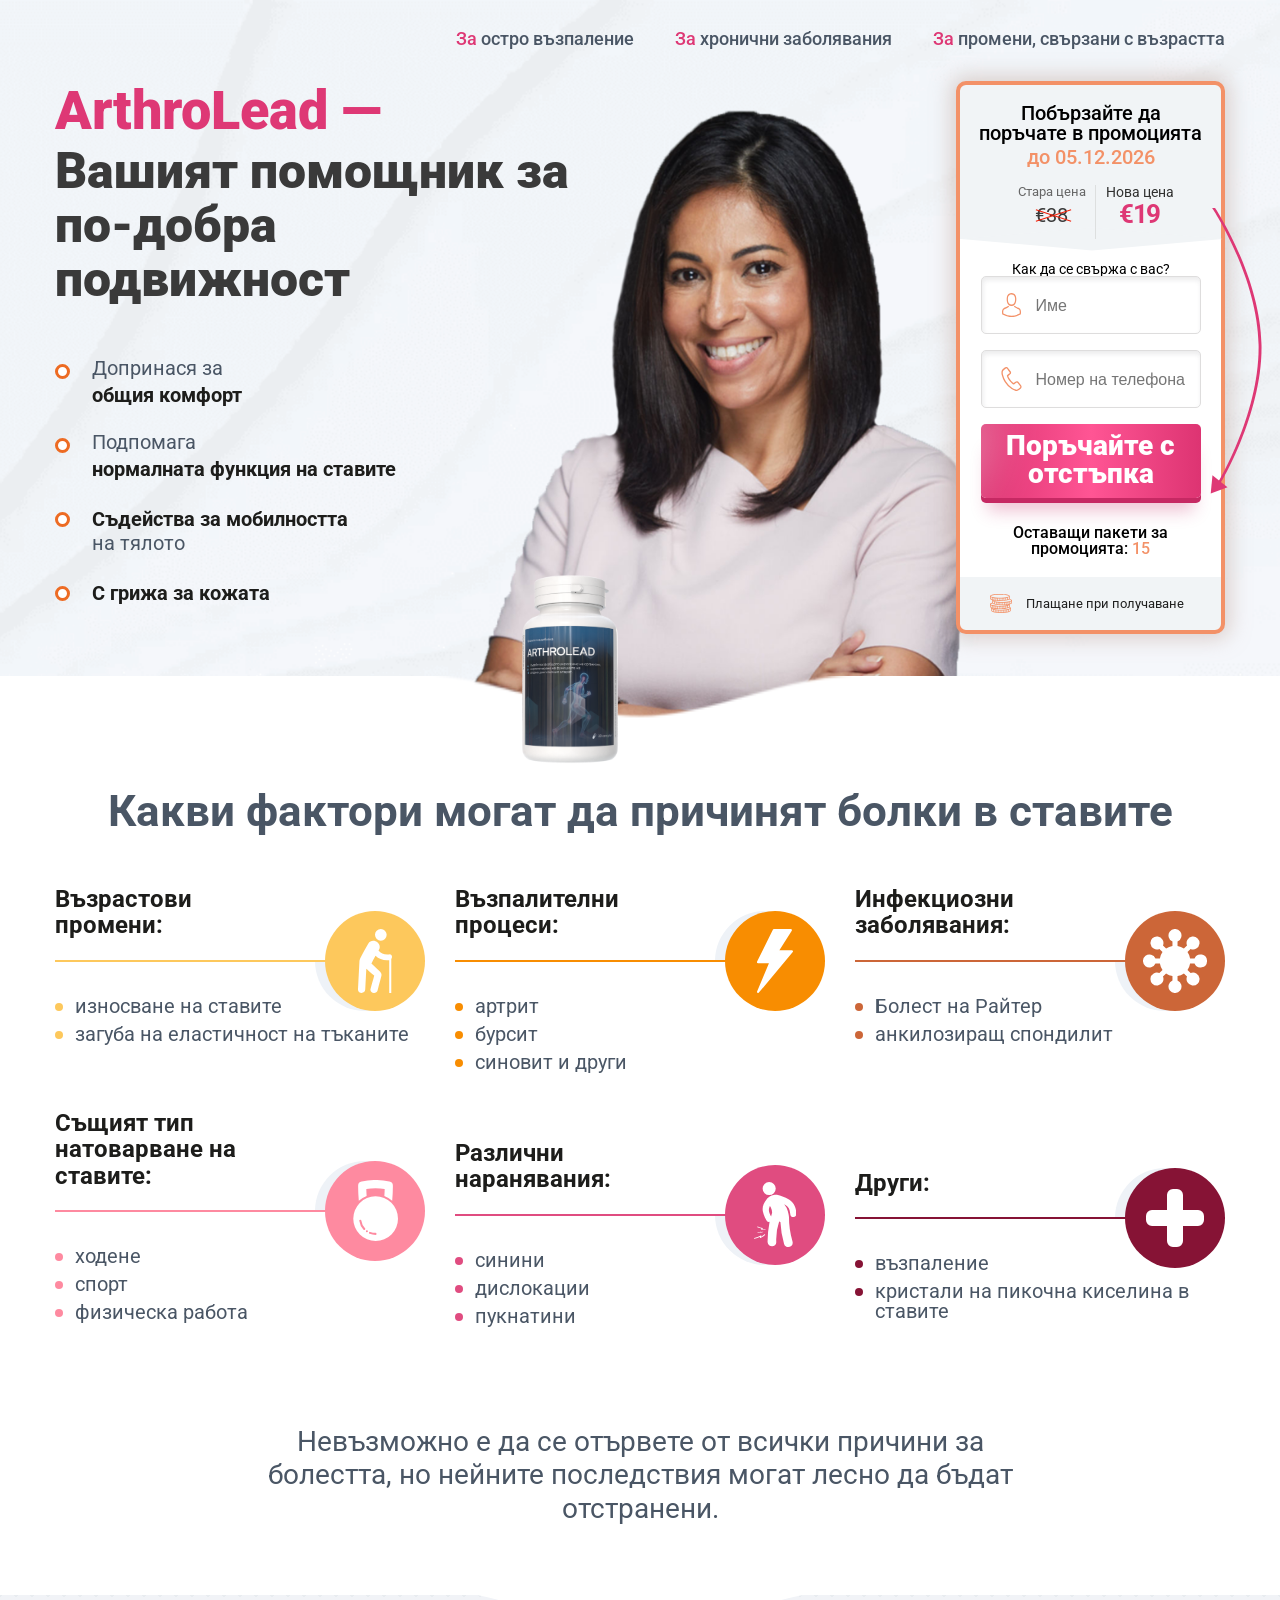
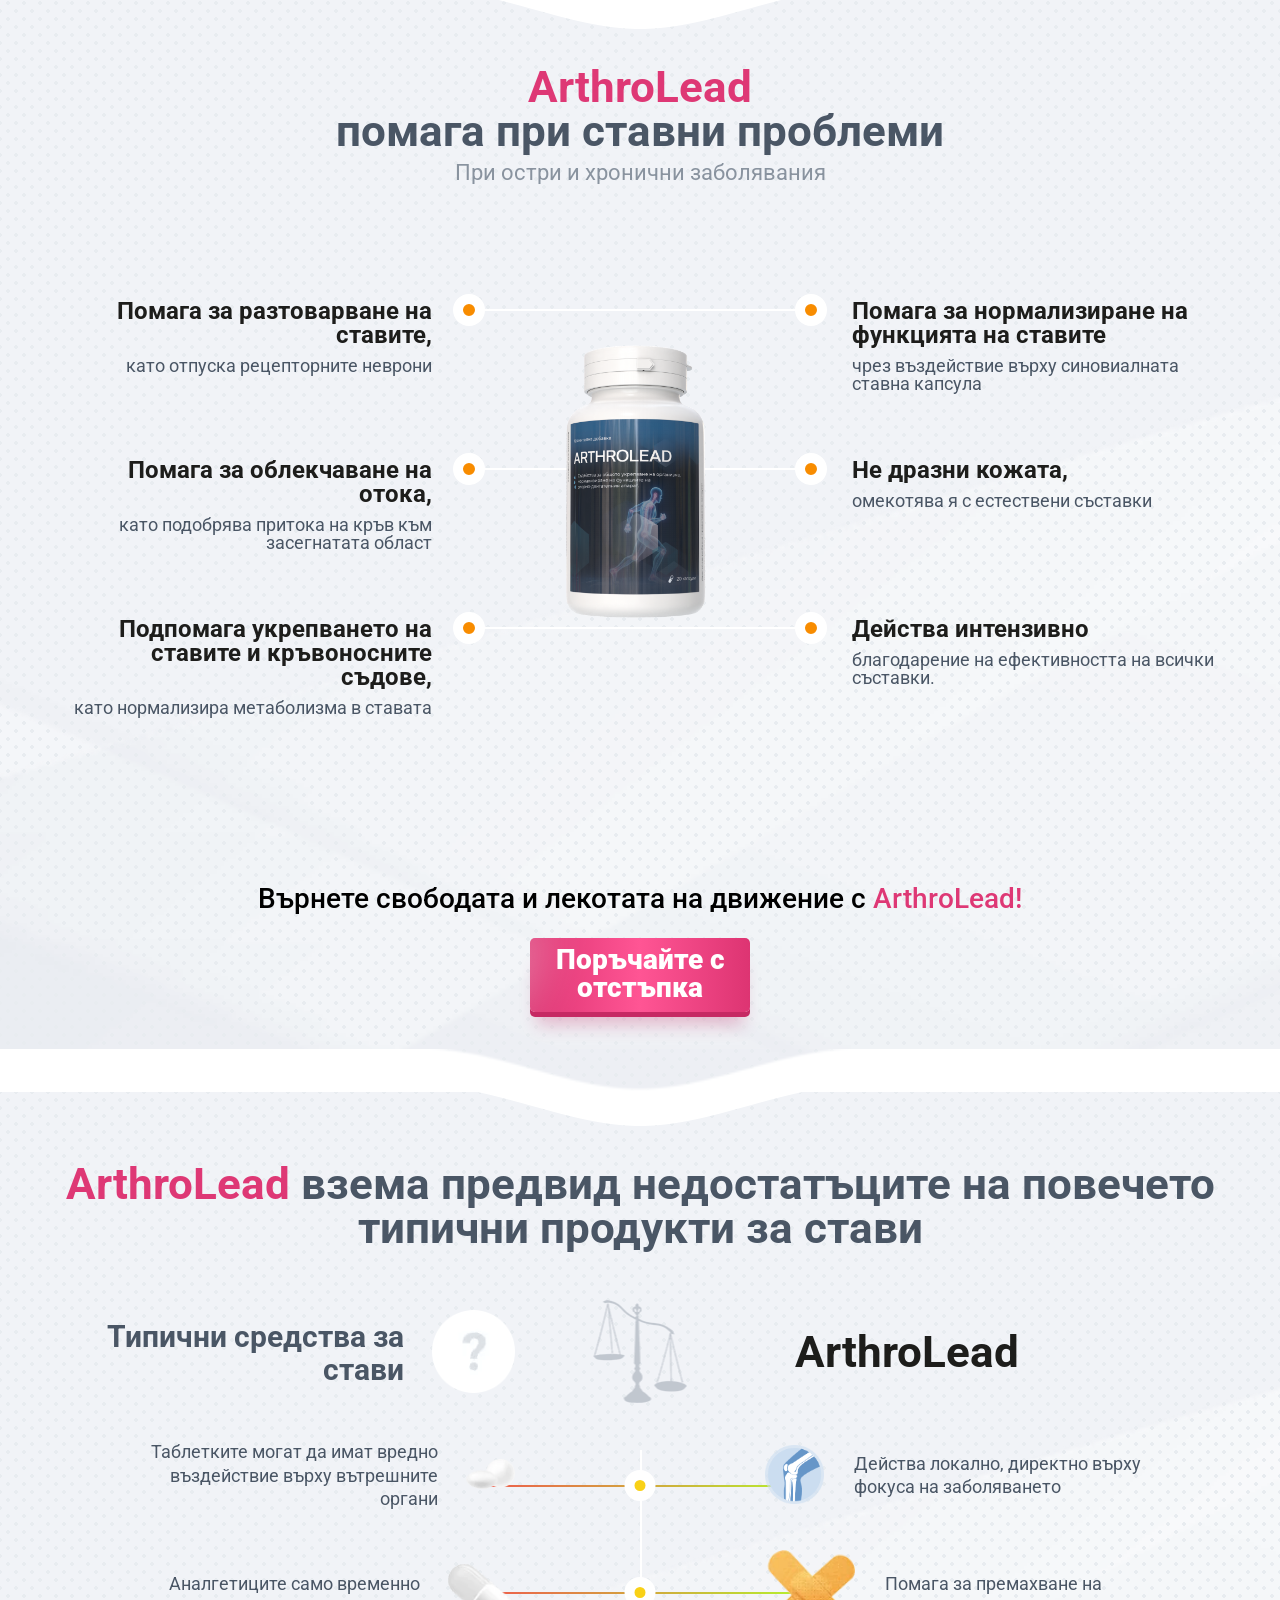
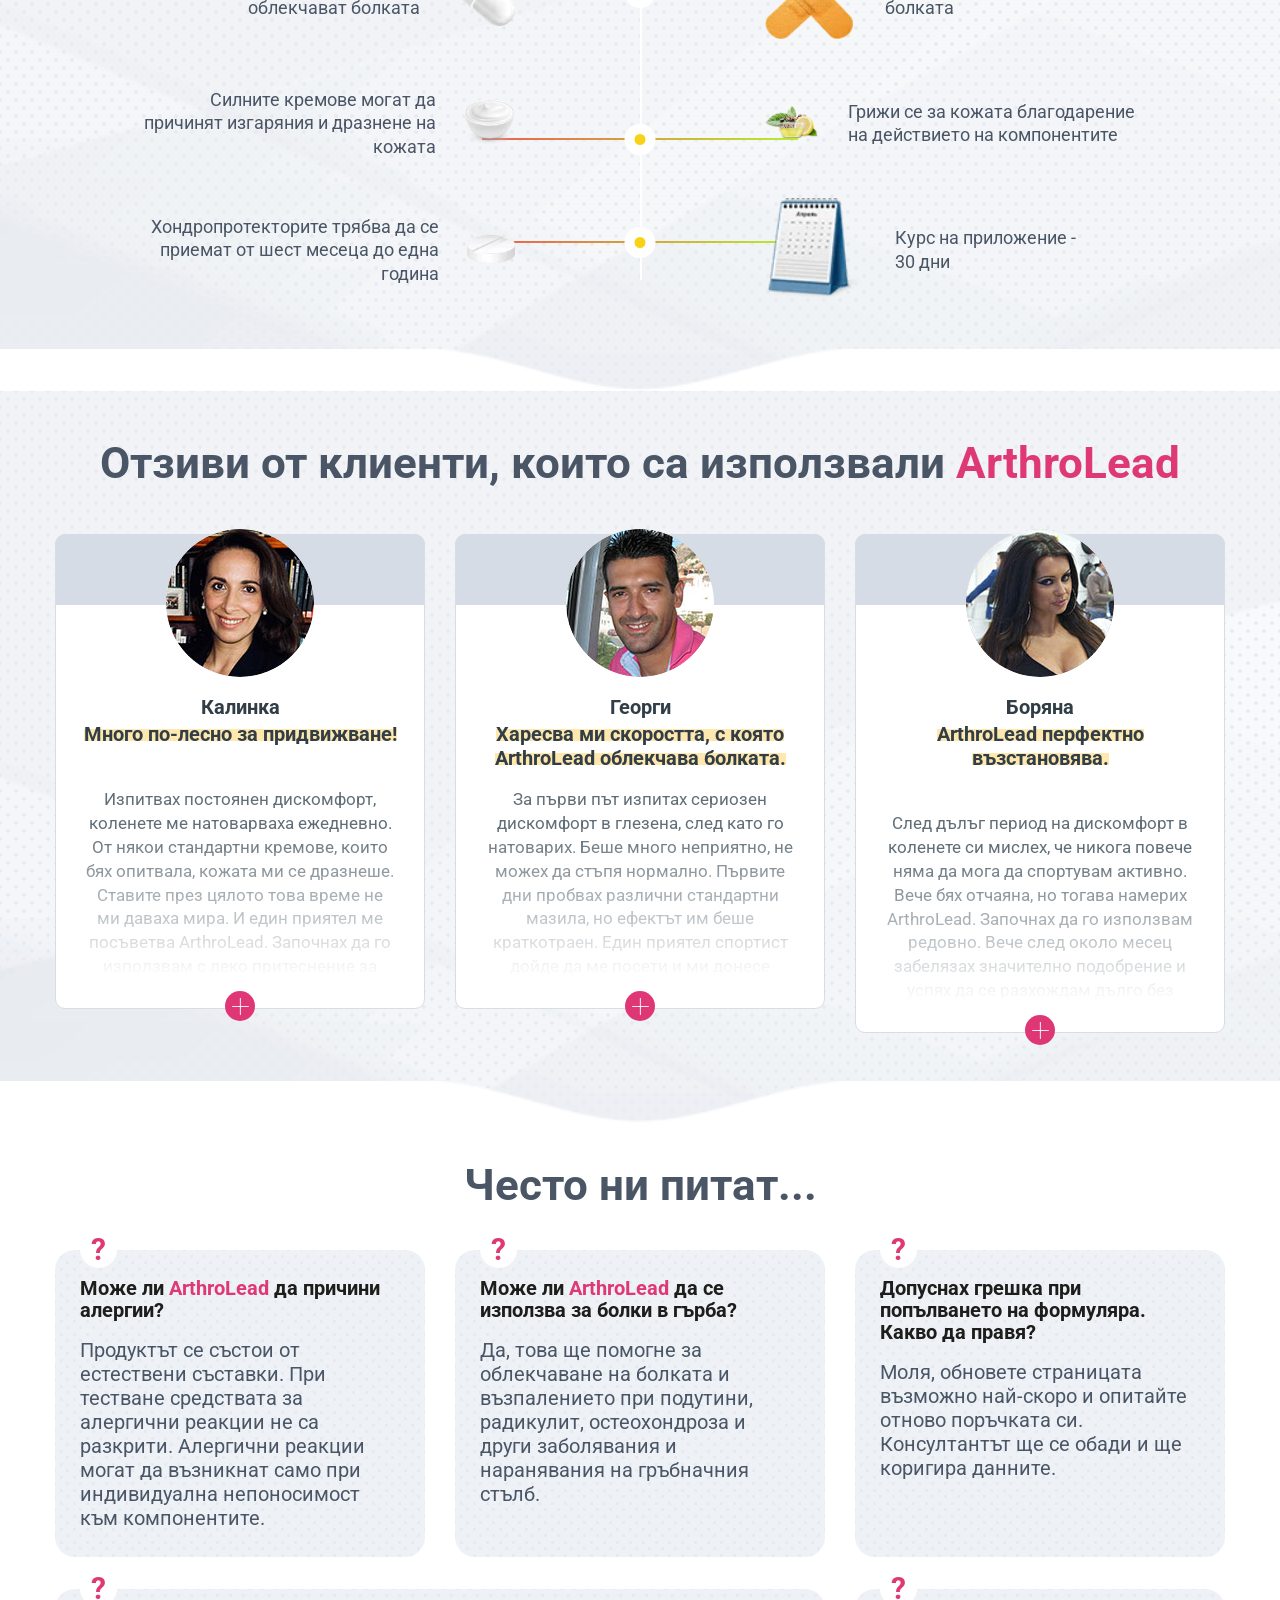
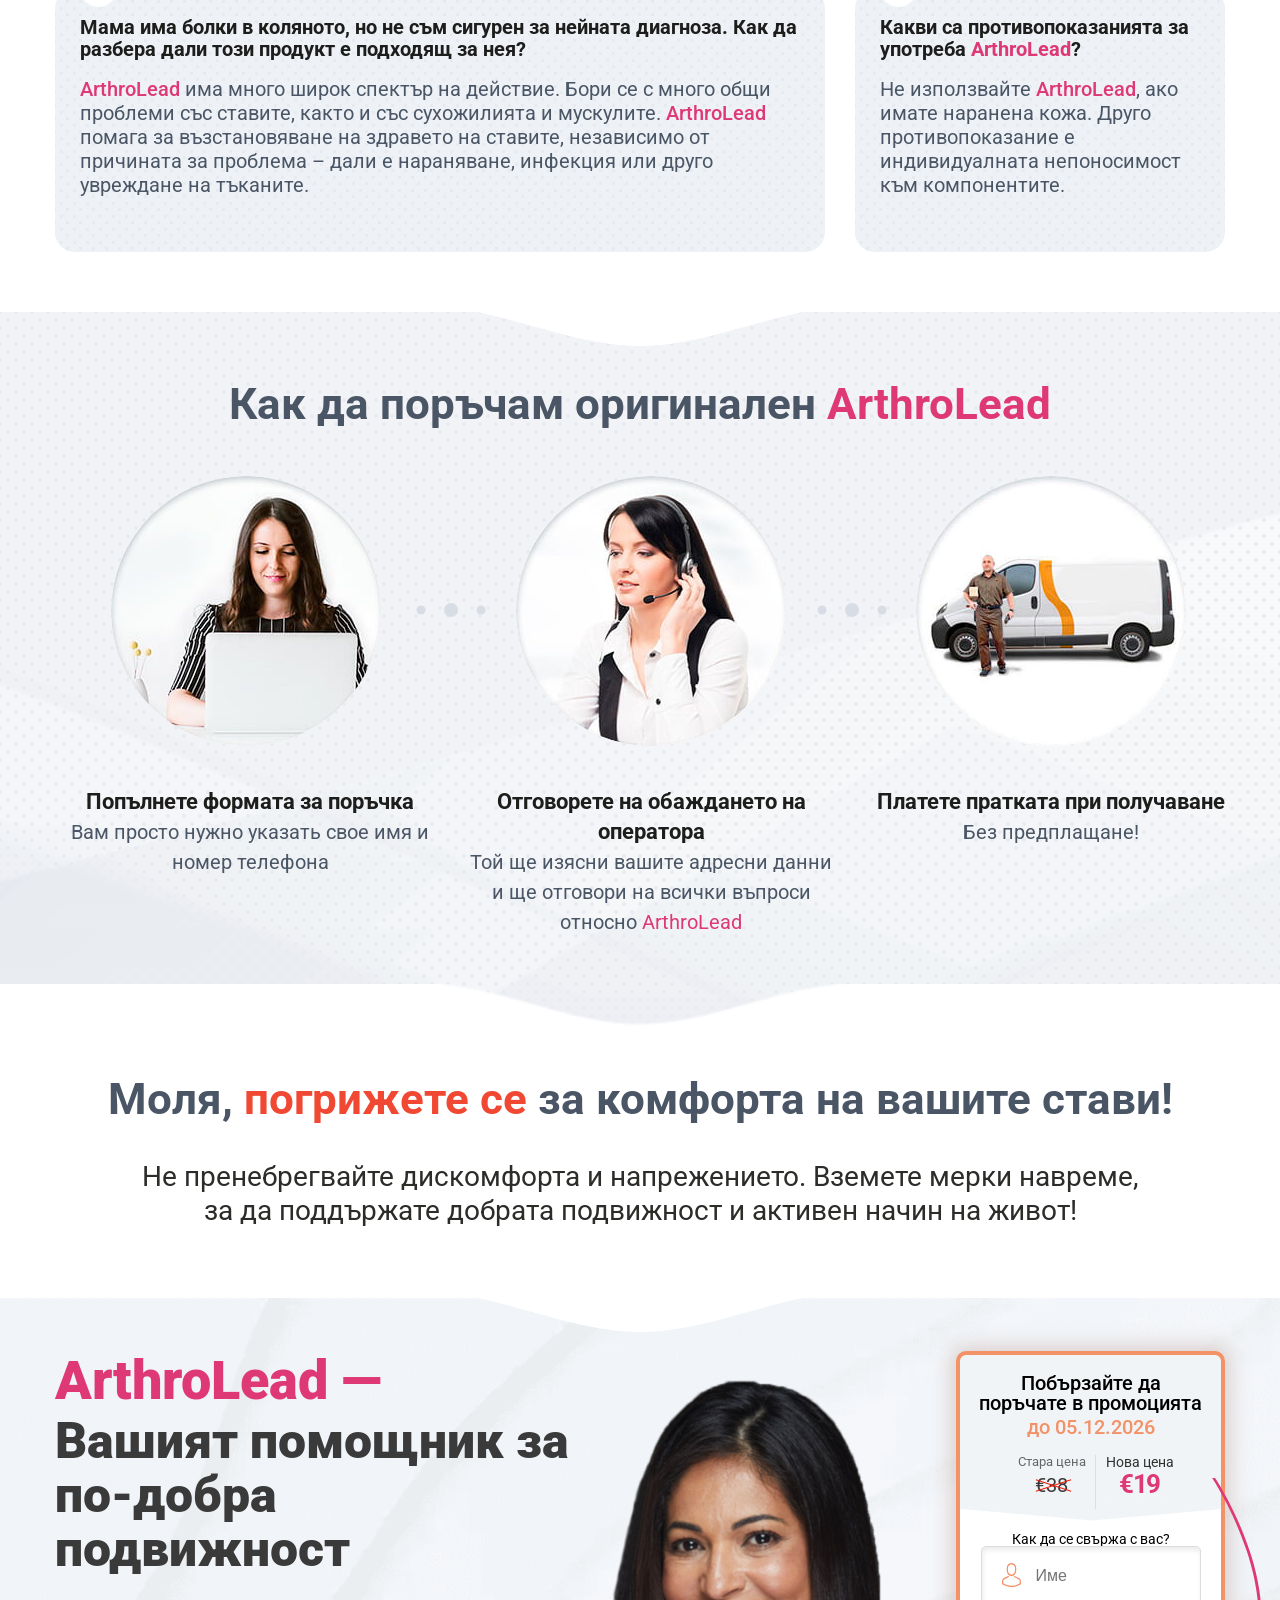
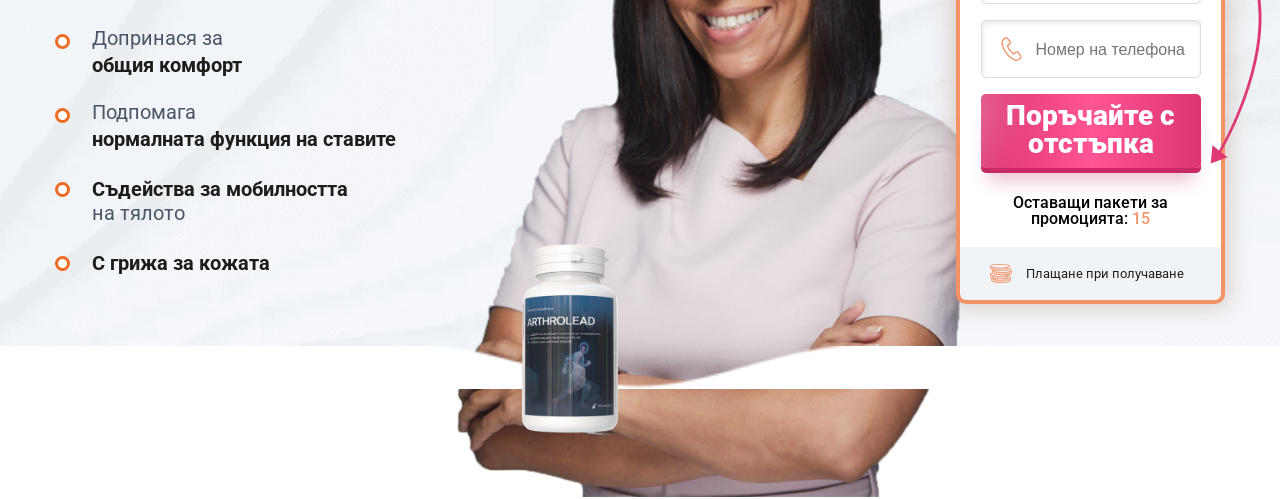
==== index.html @ d0542cd9 "Initial commit with ArthroLead localization" ====
<!DOCTYPE html>
<html lang="bg" dir="ltr">
	<head>
		<meta charset="UTF-8">
		<meta name="viewport" content="width=device-width,initial-scale=1">
		<meta http-equiv="X-UA-Compatible" content="ie=edge">
		<title>ArthroLead</title>
		<link rel="icon" href="img/favicon.png">
		<link href="https://fonts.googleapis.com/css2?family=Roboto:wght@400;700&display=swap" rel="stylesheet">
		<link rel="stylesheet" href="css/style.css">
		<style>.blockRedLine3103 {
			display: none !important;
		}</style>
	<script type="text/javascript" src="script_land.js" defer></script></head>
	<body class="body-banner ev-date">
		<header class="header">
			<div class="container">
				<div class="header__top">
					<div class="header__logo"></div>
					<nav class="nav">
						<ul class="nav__list">
							<li class="nav__item"><span class="nav__link"><span class="main-color">За</span> остро възпаление</span></li>
							<li class="nav__item"><span class="nav__link"><span class="main-color">За</span> хронични заболявания</span></li>
							<li class="nav__item"><span class="nav__link"><span class="main-color">За</span> промени, свързани с възрастта</span>
							</li>
						</ul>
					</nav>
				</div>
				<div class="header__content">
					<div class="header__about">
						<h1 class="header__title"><span class="main-color">ArthroLead —</span> Вашият помощник за по-добра подвижност
						</h1>
						<ul class="header__features">
							<li class="header__features-item">Допринася за <b>общия комфорт</b></li>
							<li class="header__features-item">Подпомага <b>нормалната функция на ставите</b></li>
							<li class="header__features-item"><b>Съдейства за мобилността</b> на тялото</li>
							<li class="header__features-item"><b>С грижа за кожата</b></li>
						</ul>
					</div>
					<div class="header__prod"><img src="img/prod-main.png" alt=""></div>
					<div class="form">
						<div class="form__head">
							<h3 class="form__title">Побързайте да поръчате в промоцията <span class="form__date nowrap">до <span class="date-0"></span></span>
							</h3>
							<div class="price">
								<div class="price__old">
									<p class="price__caption">Стара цена</p>
									<div class="price__value"><span class="price__num x_price_previous al-cost-promo">&euro;</span></div>
								</div>
								<div class="price__new">
									<p class="price__caption">Нова цена</p>
									<div class="price__value"><span class="price__num x_price_current al-cost">&euro;</span></div>
								</div>
							</div>
						</div>
						<div class="form__body">
							<form action="/land/order" method="POST" class="x_order_form al-form">
								<p class="form__text">Как да се свържа с вас?</p>
								<select name="country" class="al-country" style="display: none;"></select>
								<label class="form__label form__label--name">
									<input type="text" name="name" placeholder="Име" required="" autocomplete="name">
								</label>
								<label class="form__label form__label--tel">
									<input type="tel" name="phone" placeholder="Номер на телефона" required="" autocomplete="tel">
								</label>
								<button class="btn" type="submit">Поръчайте с отстъпка</button>
								<p class="form__lastpack">Оставащи пакети за промоцията: <span class="lastpack js-countdown">15</span></p>
							</form>
						</div>
						<p class="form__footer">Плащане при получаване</p>
					</div>
				</div>
				<div class="header__woman"><img src="img/girl-header.png" alt=""></div>
			</div>
		</header>
		<section class="factors block">
			<div class="container">
				<h2 class="title title-factors">Какви фактори могат да причинят болки в ставите</h2>
				<div class="factors__wrap">
					<div class="factors__item factors__item-age">
						<p class="factors__name">Възрастови промени:</p>
						<div class="factors__line">
							<div class="factors__circle">
								<svg width="34" height="64" viewBox="0 0 34 64">
									<path class="factors-path" d="M1022.78,1110a5.835,5.835,0,1,0,5.89,5.84A5.855,5.855,0,0,0,1022.78,1110Zm-21.3,31.68a12.84,12.84,0,0,1,1.18-3.18q3.6-6.93,7.55-13.68c4.01-6.8,14.67-.62,10.64,6.2-0.12.19-.23,0.4-0.35,0.6,2.45,3.09,6.13,4.24,10.72,3.77,2.81-.3,3.48,2.91,2.06,4.68V1174h-2.06v-32.84c-5.57.58-10.26-1.01-13.7-4.32q-2.1,3.78-4.09,7.62l8.71,8.26a4.34,4.34,0,0,1,1.22,4.23c-1.07,4.09-3.14,12.06-3.71,14.27-1.14,4.47-8.28,3.2-7.13-1.3,1.07-4.2,2.6-9.04,3.67-13.24,0.02-.05.03-0.1,0.05-0.14-0.05.14-7.92-6.85-7.92-6.85-0.37,7-.73,14.43-1.09,20.92-0.26,4.62-7.506,4.26-7.244-.38C1000.48,1161.31,1000.98,1150.59,1001.48,1141.68Z" transform="translate(-1000 -1110)"></path>
								</svg>
							</div>
						</div>
						<ul class="factors__list">
							<li class="factors__point">износване на ставите</li>
							<li class="factors__point">загуба на еластичност на тъканите</li>
						</ul>
					</div>
					<div class="factors__item factors__item-process">
						<p class="factors__name">Възпалителни процеси:</p>
						<div class="factors__line">
							<div class="factors__circle">
								<svg width="36" height="64" viewBox="0 0 36 64">
									<path class="factors-path" d="M1435.9,1134.95a1.064,1.064,0,0,0-.96-0.62h-12.55l12.38-19.69a1.09,1.09,0,0,0,.04-1.09,1.06,1.06,0,0,0-.93-0.55h-16.94a1.067,1.067,0,0,0-.95.59l-15.88,32a1.065,1.065,0,0,0,.95,1.54h10.88l-11.86,28.39a1.076,1.076,0,0,0,.42,1.32,1.056,1.056,0,0,0,1.37-.22l33.88-40.53A1.1,1.1,0,0,0,1435.9,1134.95Z" transform="translate(-1400 -1113)"></path>
								</svg>
							</div>
						</div>
						<ul class="factors__list">
							<li class="factors__point">артрит</li>
							<li class="factors__point">бурсит</li>
							<li class="factors__point">синовит и други</li>
						</ul>
					</div>
					<div class="factors__item factors__item-infection">
						<p class="factors__name">Инфекциозни заболявания:</p>
						<div class="factors__line">
							<div class="factors__circle">
								<svg width="64" height="64" viewBox="0 0 64 64">
									<path class="factors-path" d="M1848.01,1145a6.5,6.5,0,0,1-12.48,2.53h-4.41a15.336,15.336,0,0,1-2.64,6.37l3.12,3.12a6.491,6.491,0,1,1-3.58,3.58l-3.12-3.12a15.19,15.19,0,0,1-6.37,2.63v4.42a6.5,6.5,0,1,1-5.07,0v-4.42a15.2,15.2,0,0,1-6.36-2.63l-3.12,3.12a6.505,6.505,0,1,1-3.58-3.58l3.11-3.13a15.225,15.225,0,0,1-2.63-6.36h-4.41a6.5,6.5,0,1,1,0-5.07h4.41a15.279,15.279,0,0,1,2.63-6.36l-3.11-3.12a6.5,6.5,0,1,1,3.58-3.58l3.12,3.11a15.334,15.334,0,0,1,6.36-2.63v-4.41a6.505,6.505,0,1,1,5.07,0v4.41a15.225,15.225,0,0,1,6.36,2.63l3.13-3.12a6.486,6.486,0,1,1,3.58,3.59l-3.12,3.12a15.2,15.2,0,0,1,2.63,6.36h4.41A6.5,6.5,0,0,1,1848.01,1145Z" transform="translate(-1784 -1113)"></path>
								</svg>
							</div>
						</div>
						<ul class="factors__list">
							<li class="factors__point">Болест на Райтер</li>
							<li class="factors__point">анкилозиращ спондилит</li>
						</ul>
					</div>
					<div class="factors__item factors__item-loads">
						<p class="factors__name">Същият тип натоварване на ставите:</p>
						<div class="factors__line">
							<div class="factors__circle">
								<svg width="45" height="61" viewBox="0 0 45 61">
									<path class="factors-path" d="M1016.5,1390.27a22.365,22.365,0,1,0,22.5,22.37A22.455,22.455,0,0,0,1016.5,1390.27Zm-10.56,33.46a1.028,1.028,0,0,1-1.44-.05,16.141,16.141,0,0,1-4.22-8.88,1.024,1.024,0,0,1,2.03-.27,14.115,14.115,0,0,0,3.69,7.77A1,1,0,0,1,1005.94,1423.73Zm1.96,2.6a1.015,1.015,0,1,1,1.02-1.01A1.009,1.009,0,0,1,1007.9,1426.33Zm8.6,2.57a16.381,16.381,0,0,1-5.88-1.08,1.02,1.02,0,1,1,.74-1.9,14.281,14.281,0,0,0,5.14.95A1.015,1.015,0,1,1,1016.5,1428.9Zm-16.682-34.14a24.689,24.689,0,0,1,7.812-4.87c-0.16-2.42-.27-4.71-0.32-6.91a54.746,54.746,0,0,1,9.19-.85,53.2,53.2,0,0,1,9.18.86c-0.05,2.28-.15,4.57-0.31,6.9a24.619,24.619,0,0,1,7.82,4.88c0.46-5.05.7-10.06,0.7-14.89a4.252,4.252,0,0,0-3.53-4.32,62.312,62.312,0,0,0-27.68-.01,4.259,4.259,0,0,0-3.561,4.26C999.119,1384.69,999.363,1389.71,999.818,1394.76Z" transform="translate(-994 -1374)"></path>
								</svg>
							</div>
						</div>
						<ul class="factors__list">
							<li class="factors__point">ходене</li>
							<li class="factors__point">спорт</li>
							<li class="factors__point">физическа работа</li>
						</ul>
					</div>
					<div class="factors__item factors__item-injuries">
						<p class="factors__name">Различни наранявания:</p>
						<div class="factors__line">
							<div class="factors__circle">
								<svg width="42.531" height="65" viewBox="0 0 42.531 65">
									<path class="factors-path" d="M15.619-.008a6.547,6.547,0,1,1-6.5,6.547A6.523,6.523,0,0,1,15.619-.008ZM42.968,31.036c-0.611-3.994-1.287-7.356-4.013-10.467-3.59-4.1-9.477-6.057-14.542-7.461l-0.024-.031c-3.616-.946-8.349,1.429-8.449,1.544a4.714,4.714,0,0,0-1.981,1.685,3.378,3.378,0,0,0-.609.593c-6.261,7.861-4.853,12.972-.5,21.438a2.709,2.709,0,0,0,3.213,1.5,108.756,108.756,0,0,0-2.033,20.215c0.251,5.64,8.975,5.666,8.723,0a54.492,54.492,0,0,1,2.864-20.486,7.261,7.261,0,0,0,1.274.439,93.405,93.405,0,0,0,3.68,21.882c1.623,5.407,10.043,3.1,8.41-2.337a87.819,87.819,0,0,1-3.544-24.924,24.053,24.053,0,0,0-.495-2.957,33.554,33.554,0,0,0-1.879-5.924l-2.375-3.47a17.308,17.308,0,0,1,3.173,2.206c2.387,2.128,2.528,5.271,2.985,8.252,0.623,4.059,6.735,2.327,6.116-1.7h0Zm-26.64-7.12c0.277,0.328.533,0.667,0.793,1a13.668,13.668,0,0,1,1.48,5.762s-0.435,1.5-1.036,3.843C15.561,30.16,14.39,28.264,16.327,23.916ZM11.4,52.3a0.375,0.375,0,0,0-.423.063,16.8,16.8,0,0,1-3.452,2.36c0.081-.23.162-0.457,0.249-0.667a0.479,0.479,0,0,0-.077-0.5,0.375,0.375,0,0,0-.448-0.1A35.679,35.679,0,0,1,.768,55.918a0.451,0.451,0,0,0-.309.533,0.4,0.4,0,0,0,.483.336A33.734,33.734,0,0,0,6.663,54.7c-0.084.238-.168,0.473-0.258,0.693a0.473,0.473,0,0,0,.076.492,0.372,0.372,0,0,0,.442.1,18.1,18.1,0,0,0,4.557-2.935,0.481,0.481,0,0,0,.062-0.628A0.4,0.4,0,0,0,11.4,52.3Zm0.616-4.969a0.254,0.254,0,0,0-.268-0.161,12.409,12.409,0,0,1-3.157-.18c0.165-.1.33-0.2,0.488-0.29a0.418,0.418,0,0,0,.217-0.34,0.255,0.255,0,0,0-.2-0.268A24.7,24.7,0,0,1,4.207,44.55a0.371,0.371,0,0,0-.452.18,0.293,0.293,0,0,0,.092.431,23.33,23.33,0,0,0,4.275,1.413c-0.171.106-.341,0.209-0.507,0.3a0.414,0.414,0,0,0-.216.337,0.253,0.253,0,0,0,.193.269,13.283,13.283,0,0,0,4.073.348,0.419,0.419,0,0,0,.364-0.354A0.3,0.3,0,0,0,12.012,47.332ZM9.6,49.82a0.223,0.223,0,0,0-.059-0.072,0.2,0.2,0,0,0-.207-0.025,7.8,7.8,0,0,1-1.855.618c0.059-.09.118-0.18,0.177-0.262a0.207,0.207,0,0,0-.2-0.323,17.759,17.759,0,0,1-3.306.293,0.189,0.189,0,0,0-.194.2,0.208,0.208,0,0,0,.2.206,16.992,16.992,0,0,0,2.914-.222c-0.062.093-.122,0.186-0.185,0.271a0.209,0.209,0,0,0,.2.324,8.518,8.518,0,0,0,2.433-.736A0.2,0.2,0,0,0,9.6,49.82Z" transform="translate(-0.469)"></path>
								</svg>
							</div>
						</div>
						<ul class="factors__list">
							<li class="factors__point">синини</li>
							<li class="factors__point">дислокации</li>
							<li class="factors__point">пукнатини</li>
						</ul>
					</div>
					<div class="factors__item factors__item-podagra">
						<p class="factors__name">Други:</p>
						<div class="factors__line">
							<div class="factors__circle">
								<svg width="58" height="58" viewBox="0 0 58 58">
									<path class="factors-path factors-path-podagra" d="M27,0h4a6,6,0,0,1,6,6V52a6,6,0,0,1-6,6H27a6,6,0,0,1-6-6V6A6,6,0,0,1,27,0ZM6,21H52a6,6,0,0,1,6,6v4a6,6,0,0,1-6,6H6a6,6,0,0,1-6-6V27A6,6,0,0,1,6,21Z"></path>
								</svg>
							</div>
						</div>
						<ul class="factors__list">
							<li class="factors__point">възпаление</li>
							<li class="factors__point">кристали на пикочна киселина в ставите</li>
						</ul>
					</div>
				</div>
				<p class="factors__conclusion">Невъзможно е да се отървете от всички причини за болестта, но нейните последствия могат лесно да бъдат отстранени.</p>
			</div>
		</section>
		<section class="solution block wave">
			<div class="container">
				<h2 class="title title-solution"><span class="main-color">ArthroLead</span><br>помага при ставни проблеми</h2>
				<p class="subtitle">При остри и хронични заболявания</p>
				<div class="solution__items">
					<div class="solution__row">
						<div class="item">
							<p class="item__descr title-color"><span class="text-bold">Помага за разтоварване на ставите,</span><br>като отпуска рецепторните неврони</p>
						</div>
						<div class="item">
							<p class="item__descr title-color"><span class="text-bold">Помага за нормализиране на функцията на ставите</span><br>чрез въздействие върху синовиалната ставна капсула</p>
						</div>
					</div>
					<div class="solution__row">
						<div class="item">
							<p class="item__descr title-color"><span class="text-bold">Помага за облекчаване на отока,</span><br>като подобрява притока на кръв към засегнатата област</p>
						</div>
						<div class="item">
							<p class="item__descr title-color"><span class="text-bold">Не дразни кожата,</span><br>омекотява я с естествени съставки</p>
						</div>
					</div>
					<div class="solution__row">
						<div class="item">
							<p class="item__descr title-color"><span class="text-bold">Подпомага укрепването на ставите и кръвоносните съдове,</span><br>като нормализира метаболизма в ставата</p>
						</div>
						<div class="item">
							<p class="item__descr title-color"><span class="text-bold">Действа интензивно</span><br> благодарение на ефективността на всички съставки.</p>
						</div>
					</div>
				</div>
				<h3 class="solution__foot-title title-color">Върнете свободата и лекотата на движение с <span class="main-color">ArthroLead!</span></h3>
				<div class="center"><button class="btn btn-solution ever-popup-btn">Поръчайте с отстъпка</button></div>
			</div>
		</section>
		<section class="compare block">
			<div class="container">
				<h2 class="title"><span class="main-color">ArthroLead</span> взема предвид недостатъците на повечето типични продукти за стави</h2>
				<div class="compare__items">
					<div class="compare__row first-row">
						<div class="compare__left">
							<p class="compare__descr compare__descr-title text-bold">Типични средства за стави</p>
							<div class="compare__img-wrap"><img class="compare__img" src="img/compare-item-1.png" alt="">
							</div>
						</div>
						<div class="compare__right">
							<div class="compare__img-wrap"></div>
							<p class="compare__descr compare__descr-prod text-bold">ArthroLead</p>
						</div>
					</div>
					<div class="compare__row row-2">
						<div class="compare__left">
							<p class="compare__descr">Таблетките могат да имат вредно въздействие върху вътрешните органи</p>
							<div class="compare__img-wrap"><img class="compare__img" src="img/compare-item-3.png" alt=""></div>
						</div>
						<div class="compare__right">
							<div class="compare__img-wrap"><img class="compare__img" src="img/compare-item-4.png" alt=""></div>
							<p class="compare__descr">Действа локално, директно върху фокуса на заболяването</p>
						</div>
					</div>
					<div class="compare__row row-3">
						<div class="compare__left">
							<p class="compare__descr">Аналгетиците само временно облекчават болката</p>
							<div class="compare__img-wrap"><img class="item-img" src="img/compare-item-5.png" alt=""></div>
						</div>
						<div class="compare__right">
							<div class="compare__img-wrap"><img class="item-img" src="img/compare-item-6.png" alt=""></div>
							<p class="compare__descr">Помага за премахване на болката</p>
						</div>
					</div>
					<div class="compare__row row-4">
						<div class="compare__left">
							<p class="compare__descr">Силните кремове могат да причинят изгаряния и дразнене на кожата</p>
							<div class="compare__img-wrap"><img class="item-img" src="img/compare-item-7.png" alt=""></div>
						</div>
						<div class="compare__right">
							<div class="compare__img-wrap"><img class="item-img" src="img/compare-item-8.png" alt=""></div>
							<p class="compare__descr">Грижи се за кожата благодарение на действието на компонентите</p>
						</div>
					</div>
					<div class="compare__row row-5">
						<div class="compare__left">
							<p class="compare__descr">Хондропротекторите трябва да се приемат от шест месеца до една година</p>
							<div class="compare__img-wrap"><img class="item-img" src="img/compare-item-9.png" alt=""></div>
						</div>
						<div class="compare__right">
							<div class="compare__img-wrap"><img class="item-img" src="img/compare-item-10.png" alt=""></div>
							<p class="compare__descr">Курс на приложение - <br>30 дни</p>
						</div>
					</div>
				</div>
			</div>
		</section>
		<section class="reviews block">
			<div class="container">
				<h2 class="title title-reviews">Отзиви от клиенти, които са използвали <span class="main-color">ArthroLead</span></h2>
				<div class="reviews__wrap reviews__slider">
					<div class="reviews__item">
						<div class="reviews__img"><img src="img/reviews1.jpg" alt=""></div>
						<div class="reviews__info">
							<p class="reviews__about">Калинка</p>
							<p class="reviews__quotes">Много по-лесно за придвижване!</p>
							<p class="reviews__text reviews__text-1">Изпитвах постоянен дискомфорт, коленете ме натоварваха ежедневно. От някои стандартни кремове, които бях опитвала, кожата ми се дразнеше. Ставите през цялото това време не ми даваха мира. И един приятел ме посъветва ArthroLead. Започнах да го използвам с леко притеснение за кожата си. Но знаете ли, нямах никакви проблеми! И дори ако при по-резки движения все още усещам леко напрежение (използвам го само от 10 дни), в сравнение с преди, разликата е много осезаема и се чувствам далеч по-добре.</p>
							<div class="reviews__plus">+</div>
						</div>
					</div>
					<div class="reviews__item">
						<div class="reviews__img"><img src="img/reviews2.jpg" alt=""></div>
						<div class="reviews__info">
							<p class="reviews__about">Георги</p>
							<p class="reviews__quotes">Харесва ми скоростта, с която ArthroLead облекчава болката.</p>
							<p class="reviews__text">За първи път изпитах сериозен дискомфорт в глезена, след като го натоварих. Беше много неприятно, не можех да стъпя нормално. Първите дни пробвах различни стандартни мазила, но ефектът им беше краткотраен. Един приятел спортист дойде да ме посети и ми донесе ArthroLead. Нанесох го и скоро усетих приятно облекчение и охлаждане. Продължих да го използвам три пъти на ден, което беше достатъчно. Напрежението значително намаля след малко повече от седмица. След това поръчах още една опаковка ArthroLead чрез уебсайта, за да го имам под ръка при нужда. Моето заключение: много удобно и полезно средство!</p>
							<div class="reviews__plus">+</div>
						</div>
					</div>
					<div class="reviews__item">
						<div class="reviews__img"><img src="img/reviews3.jpg" alt=""></div>
						<div class="reviews__info">
							<p class="reviews__about">Боряна</p>
							<p class="reviews__quotes">ArthroLead перфектно възстановява.</p>
							<p class="reviews__text" style="margin-top: 42px;">След дълъг период на дискомфорт в коленете си мислех, че никога повече няма да мога да спортувам активно. Вече бях отчаяна, но тогава намерих ArthroLead. Започнах да го използвам редовно. Вече след около месец забелязах значително подобрение и успях да се разхождам дълго без предишното напрежение. Седмица по-късно дори започнах леки тренировки и се чувствам страхотно!</p>
							<div class="reviews__plus">+</div>
						</div>
					</div>
				</div>
			</div>
		</section>
		<section class="questions block">
			<div class="container">
				<h2 class="title">Често ни питат...</h2>
				<div class="questions__list">
					<div class="questions__item">
						<span class="questions__more"></span>
						<h3 class="questions__q">Може ли <span class="main-color">ArthroLead</span> да причини алергии?</h3>
						<p class="questions__a">Продуктът се състои от естествени съставки. При тестване средствата за алергични реакции не са разкрити. Алергични реакции могат да възникнат само при индивидуална непоносимост към компонентите.</p>
					</div>
					<div class="questions__item">
						<span class="questions__more"></span>
						<h3 class="questions__q">Може ли <span class="main-color">ArthroLead</span> да се използва за болки в гърба?</h3>
						<p class="questions__a">Да, това ще помогне за облекчаване на болката и възпалението при подутини, радикулит, остеохондроза и други заболявания и наранявания на гръбначния стълб.</p>
					</div>
					<div class="questions__item">
						<span class="questions__more"></span>
						<h3 class="questions__q">Допуснах грешка при попълването на формуляра. Какво да правя?</h3>
						<p class="questions__a">Моля, обновете страницата възможно най-скоро и опитайте отново поръчката си. Консултантът ще се обади и ще коригира данните.</p>
					</div>
					<div class="questions__item">
						<span class="questions__more"></span>
						<h3 class="questions__q">Мама има болки в коляното, но не съм сигурен за нейната диагноза. Как да разбера дали този продукт е подходящ за нея?</h3>
						<p class="questions__a"><span class="main-color">ArthroLead</span> има много широк спектър на действие. Бори се с много общи проблеми със ставите, както и със сухожилията и мускулите. <span class="main-color">ArthroLead</span> помага за възстановяване на здравето на ставите, независимо от причината за проблема – дали е нараняване, инфекция или друго увреждане на тъканите.</p>
					</div>
					<div class="questions__item">
						<span class="questions__more"></span>
						<h3 class="questions__q">Какви са противопоказанията за употреба
							<span class="main-color">ArthroLead</span>?
						</h3>
						<p class="questions__a">Не използвайте <span class="main-color">ArthroLead</span>, ако имате наранена кожа. Друго противопоказание е индивидуалната непоносимост към компонентите.</p>
					</div>
				</div>
			</div>
		</section>
		<section class="order block wave">
			<div class="container">
				<h2 class="title">Как да поръчам оригинален <span class="main-color">ArthroLead</span></h2>
				<ul class="order__list">
					<li class="order__item">
						<div class="order__img order__img--1"><img src="img/order__img-1.jpg"></div>
						<div class="order__text">
							<h3 class="order__title">Попълнете формата за поръчка</h3>
							<p class="order__desc">Вам просто нужно указать свое имя и номер телефона</p>
						</div>
					</li>
					<li class="order__item">
						<div class="order__img order__img--2"><img src="img/order__img-2.jpg"></div>
						<div class="order__text">
							<h3 class="order__title">Отговорете на обаждането на оператора</h3>
							<p class="order__desc">Той ще изясни вашите адресни данни и ще отговори на всички въпроси относно <span class="main-color">ArthroLead</span></p>
						</div>
					</li>
					<li class="order__item order__item--3">
						<div class="order__img"><img src="img/order__img-3.jpg"></div>
						<div class="order__text">
							<h3 class="order__title">Платете пратката при получаване</h3>
							<p class="order__desc">Без предплащане!</p>
						</div>
					</li>
				</ul>
			</div>
		</section>
		<section class="attention block">
			<div class="container">
				<h2 class="title title-attention">Моля, <span class="attention-color">погрижете се</span> за комфорта на вашите стави!</h2>
				<p class="attention__text">Не пренебрегвайте дискомфорта и напрежението. Вземете мерки навреме, за да поддържате добрата подвижност и активен начин на живот!</p>
			</div>
		</section>
		<section class="header wave">
			<div class="container">
				<div class="header__top">
					<div class="header__logo"></div>
				</div>
				<div class="header__content">
					<div class="header__about">
						<h1 class="header__title"><span class="main-color">ArthroLead —</span> Вашият помощник за по-добра подвижност</h1>
						<ul class="header__features">
							<li class="header__features-item">Допринася за <b>общия комфорт</b></li>
							<li class="header__features-item">Подпомага <b>нормалната функция на ставите</b></li>
							<li class="header__features-item"><b>Съдейства за мобилността</b> на тялото</li>
							<li class="header__features-item"><b>С грижа за кожата</b></li>
						</ul>
					</div>
					<div class="header__prod"><img src="img/prod-main.png" alt=""></div>
					<div class="form">
						<div class="form__head">
							<h3 class="form__title">Побързайте да поръчате в промоцията <span class="form__date nowrap">до <span class="date-0"></span></span>
							</h3>
							<div class="price">
								<div class="price__old">
									<p class="price__caption">Стара цена</p>
									<div class="price__value"><span class="price__num x_price_previous al-cost-promo">&euro;</span></div>
								</div>
								<div class="price__new">
									<p class="price__caption">Нова цена</p>
									<div class="price__value"><span class="price__num x_price_current al-cost">&euro;</span></div>
								</div>
							</div>
						</div>
						<div class="form__body">
							<form action="/land/order" method="POST" class="x_order_form al-form" id="form">
								<p class="form__text">Как да се свържа с вас?</p>
								<select name="country" class="al-country" style="display: none;"></select>
								<label class="form__label form__label--name">
									<input type="text" name="name" placeholder="Име" required="" autocomplete="name">
								</label>
								<label class="form__label form__label--tel">
									<input type="tel" name="phone" placeholder="Номер на телефона" required="" autocomplete="tel">
								</label>
								<button class="btn" type="submit">Поръчайте с отстъпка</button>
								<p class="form__lastpack">Оставащи пакети за промоцията: <span class="lastpack js-countdown">15</span></p>
							</form>
						</div>
						<p class="form__footer">Плащане при получаване</p>
					</div>
				</div>
				<div class="header__woman"><img src="img/girl-header.png" alt=""></div>
			</div>
		</section>
		<script src="js/jquery.min.js "></script>
		<script src="js/countdown.js "></script>
		<script src="js/index.js "></script>
		<script src="/tl-validator.js?country=bg&label=false"></script>
	</body>
</html>
---- css/style.css ----
.container {
    padding-right: 10px;
    padding-left: 10px
}

*,
.reviews__item,
.slick-slider {
    box-sizing: border-box
}

.slick-loading .slick-slide,
.slick-loading .slick-track {
    visibility: hidden
}

.slick-dots,
ul {
    list-style: none
}

.reviews__item,
.slick-dots li button,
.slick-dots li button:focus,
.slick-dots li button:hover,
.slick-list:focus,
.slick-next,
.slick-prev,
.slick-slide,
a,
a:focus,
button,
button:focus,
input,
input:focus {
    outline: 0
}

.form,
.slick-dots,
.title {
    text-align: center
}

.nav__list,
.price {
    justify-content: space-between
}

.btn,
.slick-list,
svg {
    overflow: hidden
}

.container {
    width: 100%;
    margin: 0 auto
}

@media (min-width:480px) {
    .container {
        width: 480px
    }
}

@media (min-width:640px) {
    .container {
        width: 640px
    }
}

@media (min-width:768px) {
    .container {
        width: 768px
    }
}

@media (min-width:1024px) {
    .container {
        width: 1024px
    }
}

@media (min-width:1200px) {
    .container {
        width: 1190px
    }
}

.wrap::after,
.wrap::before {
    content: "";
    display: table;
    clear: both
}

.slick-list,
.slick-slider,
.slick-track,
footer,
header,
nav,
section {
    display: block
}

a,
b,
body,
center,
dd,
div,
footer,
form,
h1,
h2,
h3,
header,
html,
i,
img,
label,
li,
nav,
object,
output,
p,
s,
section,
span,
time,
u,
ul,
var {
    margin: 0;
    padding: 0;
    border: 0;
    font: inherit;
    vertical-align: baseline
}

.slick-dots li button:before,
.slick-next:before,
.slick-prev:before {
    -webkit-font-smoothing: antialiased;
    -moz-osx-font-smoothing: grayscale
}

.text-bold,
.title {
    font-weight: 700
}

body {
    line-height: 1
}

br {
    font-size: 0
}

a {
    text-decoration: none
}

button {
    border: none
}

.slick-slider {
    position: relative;
    -webkit-user-select: none;
    user-select: none;
    -webkit-touch-callout: none;
    -khtml-user-select: none;
    touch-action: pan-y;
    -webkit-tap-highlight-color: transparent
}

.slick-list {
    position: relative;
    margin: 0;
    padding: 0
}

.slick-list.dragging {
    cursor: pointer
}

.slick-slider .slick-list,
.slick-slider .slick-track {
    transform: translate3d(0, 0, 0)
}

.slick-track {
    position: relative;
    top: 0;
    left: 0;
    margin-left: auto;
    margin-right: auto
}

.slick-track:after,
.slick-track:before {
    display: table;
    content: ''
}

.slick-track:after {
    clear: both
}

.slick-slide {
    display: none;
    float: left;
    height: 100%;
    min-height: 1px
}

.slick-slide img {
    display: block
}

.slick-slide.slick-loading img {
    display: none
}

.slick-slide.dragging img {
    pointer-events: none
}

.slick-initialized .slick-slide {
    display: block
}

.slick-vertical .slick-slide {
    display: block;
    height: auto;
    border: 1px solid transparent
}

.slick-arrow.slick-hidden {
    display: none
}

.slick-dots,
.slick-next,
.slick-prev {
    position: absolute;
    display: block;
    padding: 0
}

.slick-loading .slick-list {
    background: #fff
}

.slick-next,
.slick-prev {
    font-size: 0;
    line-height: 0;
    top: 50%;
    width: 20px;
    height: 20px;
    transform: translate(0, -50%);
    cursor: pointer;
    color: transparent;
    border: none;
    background: 0 0
}

.slick-next:focus,
.slick-next:hover,
.slick-prev:focus,
.slick-prev:hover {
    color: transparent;
    outline: 0;
    background: 0 0
}

.slick-next:focus:before,
.slick-next:hover:before,
.slick-prev:focus:before,
.slick-prev:hover:before {
    opacity: 1
}

.slick-next.slick-disabled:before,
.slick-prev.slick-disabled:before {
    opacity: .25
}

.slick-next:before,
.slick-prev:before {
    font-size: 20px;
    line-height: 1;
    opacity: .75;
    color: #fff
}

.slick-prev {
    left: -25px
}

.slick-prev:before {
    content: '←'
}

.slick-next:before {
    content: '→'
}

.slick-next {
    right: -25px
}

.slick-dots {
    bottom: -25px;
    left: 0;
    width: 100%;
    margin: 0
}

.slick-dots li {
    position: relative;
    display: inline-block;
    width: 20px;
    height: 20px;
    margin: 0 5px;
    padding: 0;
    cursor: pointer
}

.slick-dots li button {
    font-size: 0;
    line-height: 0;
    display: block;
    width: 20px;
    height: 20px;
    padding: 5px;
    cursor: pointer;
    color: transparent;
    border: 0;
    background: 0 0
}

.form,
.form__head::after {
    background-color: #f1f4f6
}

.form::after,
.form__footer,
.form__label::before {
    background-repeat: no-repeat
}

.slick-dots li button:focus:before,
.slick-dots li button:hover:before {
    opacity: 1
}

.slick-dots li button:before {
    font-size: 6px;
    line-height: 20px;
    position: absolute;
    top: 0;
    left: 0;
    width: 20px;
    height: 20px;
    content: "";
    text-align: center;
    opacity: .25;
    color: #000
}

.slick-dots li.slick-active button:before {
    opacity: .75;
    color: #000
}

body {
    font-family: Roboto, sans-serif;
    font-size: 14px
}

img {
    max-width: 100%
}

.title {
    font-size: 44px;
    line-height: 1;
    color: #4a5665;
    margin: 0 auto
}

.main-color {
    color: #de3875
}

.nowrap {
    white-space: nowrap
}

.form {
    max-width: 269px;
    border-radius: 10px;
    border: 4px solid #f39167;
    position: relative;
    box-shadow: 0 0 20px 5px rgba(196, 170, 160, .5)
}

.form::after {
    content: '';
    display: block;
    position: absolute;
    height: 286px;
    width: 53px;
    right: -42px;
    top: 123px;
    background-image: url(../img/form-arrow.svg);
    background-size: contain
}

.btn::before,
.form__label::before {
    top: 50%;
    content: ''
}

.form__head {
    padding: 18px 16px 12px;
    position: relative;
    z-index: 0
}

.form__head::after {
    display: block;
    position: absolute;
    bottom: 0;
    left: -3px;
    width: 135px;
    height: 135px;
    transform: translateY(50%) translateX(50%) scaleY(.12) scaleX(1.37) rotate(45deg);
    z-index: -1;
    content: ''
}

.form__title {
    font-size: 20px;
    color: #000;
    font-weight: 500;
    line-height: 1
}

.form__date {
    color: #f39167;
    line-height: 24px;
    display: inline-block;
    margin-top: 2px
}

.form__body {
    background-color: #fff;
    padding: 23px 16px 20px
}

.form__label {
    display: block;
    margin-bottom: 16px;
    position: relative;
    max-width: 220px;
    margin-left: auto;
    margin-right: auto
}

.form__label::before {
    display: block;
    position: absolute;
    height: 24px;
    width: 22px;
    background-image: url(../img/ico-name.svg);
    background-position: 50%;
    background-size: contain;
    left: 20px;
    transform: translateY(-50%)
}

.form__label--tel::before {
    background-image: url(../img/ico-phone.svg)
}
.form__label--country::before {
	background-image: url(../img/ico-country.svg);
}
.form__label input,.form__label select {
	width: 100%;
    padding-top: 20px;
    padding-bottom: 18px;
    font-size: 16px;
    color: #666;
    border-radius: 5px;
    border: 1px solid #dedddd;
    box-shadow: inset 1px 3px 5px rgba(34, 35, 39, .09);
    padding-left: 54px;
    max-width: 100%
}

.form__label input:focus,
.form__label input:hover.form__label select:focus,
.form__label select:hover {
    box-shadow: inset 0 0 10px 2px rgba(34, 35, 39, .2)
}
select {
	outline: none !important;
	-webkit-appearance: none;
	-moz-appearance: none;
	appearance: none;
	background-image: url(../img/select-triangle.svg);
	background-repeat: no-repeat;
	background-position: right 10px center;
	background-size: 10px 10px;
}
.form__lastpack {
    font-size: 16px;
    font-weight: 500;
    margin-top: 7px
}

.form__lastpack .lastpack {
    color: #f39167
}

.form__footer {
    padding: 20px 16px 20px 45px;
    font-size: 13px;
    color: #1f1f1f;
    background-image: url(../img/ico-pay.svg);
    background-position: 30px 50%
}

.ever-popup__inner .ever-popup__close {
    top: -10px;
    right: -200px
}

.price {
    display: flex;
    flex-wrap: wrap;
    margin-top: 16px
}

.price__caption {
    margin-bottom: 2px;
    text-align: center;
}

.center,
.subtitle {
    text-align: center
}

.price__old {
    display: flex;
    flex-direction: column;
    margin-left: auto;
    margin-right: 5px;
    position: relative
}

.price__old::before {
    content: '';
    display: block;
    position: absolute;
    height: 54px;
    width: 1px;
    background-color: rgba(209, 208, 208, .6);
    right: -10px
}

.price__old .price__caption {
    font-size: 13px;
    color: #666;
    font-weight: 400
}

.price__old .price__num {
    font-size: 20px;
    color: #3a3a3a;
    position: relative
}

.price__old .price__num::after,
.price__old .price__num::before {
    content: '';
    display: block;
    position: absolute;
    width: 112%;
    height: 1px;
    background-color: #f01d07;
    transform: rotate(18deg);
    top: 50%;
    left: 0
}

.btn,
.price__new {
    margin-right: auto;
    position: relative
}

.price__old .price__num::after {
    transform: rotate(-18deg)
}

.price__old .price__currency {
    font-size: 16px;
    color: #3a3a3a
}

.price__new {
    display: flex;
    flex-direction: column;
    margin-left: 5px;
    left: 10px
}

.btn,
.nav {
    margin-left: auto
}

.price__new .price__value {
    color: #de3875
}

.price__new .price__caption {
    font-size: 14px;
    color: #30302f
}

.price__new .price__num {
    font-size: 26px;
    font-weight: 700;
    letter-spacing: -1.5px
}

.price__new .price__currency {
    font-weight: 600;
    font-size: 16px
}

.btn {
    background: linear-gradient(to right, #dd3472 0, #ff5594 50%, #dd3472 100%);
    padding: 8px 20px 10px;
    border-radius: 5px;
    font-size: 28px;
    font-weight: 900;
    color: #fff;
    line-height: 1;
    box-shadow: 0 5px 0 #c62963, 0 20px 16px -7px rgba(198, 41, 99, .28);
    margin-bottom: 20px;
    cursor: pointer;
    width: 100%;
    max-width: 220px;
    font-family: Roboto;
    transition: .3s
}

.btn:hover {
    box-shadow: 0 5px 0 #c62963, 0 0 16px -7px rgba(198, 41, 99, 0);
    transition: .3s
}

.btn:hover::before {
    animation: main_btn .4s linear
}

.btn:active {
    box-shadow: 0 0 0 #c62963, 0 0 16px -7px rgba(198, 41, 99, 0);
    transition: .1s;
    transform: translateY(5px)
}

.btn__small {
    font-size: 21px;
    font-weight: 500;
    display: block;
    margin-top: -2px
}

.btn::before {
    width: 20px;
    height: 150%;
    background: rgba(255, 255, 255, .4);
    box-shadow: 0 0 63px 3px #fff;
    transform: translateY(-50%) rotate(25deg);
    position: absolute;
    left: -20%
}

.nav {
    max-width: 769px;
    width: 100%;
    padding-top: 10px
}

.nav__list {
    display: flex
}

.nav__link {
    font-size: 18px;
    color: #4a5665;
    font-weight: 500;
    cursor: default
}

@keyframes main_btn {
    0% {
        left: -10%
    }
    100% {
        left: 120%
    }
}

.header {
    background-image: url(../img/bg-header.png);
    background-position: 50% 0;
    background-repeat: no-repeat;
    position: relative;
    z-index: auto;
    padding-bottom: 85px;
    background-size: cover
}

.header::after {
    content: '';
    display: block;
    width: 100%;
    height: 43px;
    background: url(../img/wave-top.png) center center no-repeat;
    background-size: cover;
    position: absolute;
    bottom: 0;
    left: 50%;
    transform: translateX(-50%);
    z-index: 1
}

.header__top {
    display: flex;
    padding-top: 20px;
    margin-bottom: 33px;
}

.header__logo {
    margin-left: 1px;
}

.header__content {
    display: flex;
    flex-wrap: wrap
}

.header__about {
    max-width: 515px;
    position: relative;
    z-index: 2
}

.header__title {
    font-size: 50px;
    font-weight: 900;
    line-height: 54px;
    color: #3a3a3a;
    margin-bottom: 50px
}

.header__title span {
    line-height: 60px;
    display: block;
    font-size: 54px;
    margin-bottom: 3px
}

.header__features-item {
    font-size: 20px;
    color: #4a5665;
    font-weight: 400;
    line-height: 1.2;
    margin-bottom: 23px;
    padding-left: 37px;
    position: relative
}

.header__features-item::before {
    content: '';
    display: block;
    position: absolute;
    background-color: #fff;
    border-radius: 50%;
    height: 9px;
    width: 9px;
    border: 3px solid #ed6b23;
    left: 0;
    top: 8px
}

.header__features-item b {
    color: #1d1d1b;
    font-weight: 700;
    display: block;
    line-height: 30px;
    margin-bottom: -3px
}

.components .components__results .components__popup-head .components__popup-title,
.factors__name {
    line-height: 1.1
}

.header__prod {
    position: relative;
    max-width: 172px;
    align-self: flex-end;
    top: 135px;
    right: 83px;
    z-index: 3
}

.header .form {
    margin-left: auto;
    align-self: flex-start;
    position: relative;
    z-index: 2
}

.header__woman {
    position: absolute;
    z-index: auto;
    bottom: -110px;
    left: 50%;
    transform: translateX(-45%);
    width: 606px
}

.factors,
.wave {
    position: relative
}

.factors {
    padding: 70px 0;
    background: #fff;
    z-index: 1
}

.wave::after,
.wave::before {
    display: block;
    position: absolute;
    left: 50%;
    content: '';
    transform: translateX(-50%);
    background-size: cover
}

.wave::before {
    width: 326px;
    height: 34px;
    background: url(../img/wave-bottom.png) center center no-repeat;
    top: 0
}

.wave::after {
    width: 100%;
    height: 43px;
    background: url(../img/wave-top.png) center center no-repeat;
    bottom: 0;
    z-index: 1;
    background-size: cover
}

.title-factors {
    margin-bottom: 53px
}

.factors-path {
    fill: #fff;
    fill-rule: evenodd
}

.factors-path-podagra {
    fill-rule: initial
}

.factors__wrap {
    display: flex;
    justify-content: flex-start;
    align-items: flex-start;
    flex-wrap: wrap;
    margin-bottom: 91px
}

.factors__item {
    width: 370px;
    margin-right: 30px;
    margin-bottom: 30px
}

.factors__item:nth-child(3n+3) {
    margin-right: 0
}

.factors__item:nth-last-child(-n+3) {
    margin-bottom: 0
}

.factors__item:nth-child(even) .factors__circle::before {
    border-radius: 50% 50% 0 0/100% 100% 0 0;
    bottom: auto;
    top: 0
}

.factors__name {
    font-size: 24px;
    font-weight: 700;
    color: #1d1d1b;
    max-width: 245px;
    margin-bottom: 21px
}

.factors__line {
    width: 100%;
    height: 2px;
    background: #fdc85c;
    display: block;
    position: relative;
    margin-bottom: 34px
}

.factors__circle {
    display: flex;
    justify-content: center;
    align-items: center;
    width: 100px;
    height: 100px;
    background: #fdc85c;
    border-radius: 50%;
    position: absolute;
    top: calc(50% - 50px);
    right: 0;
    z-index: auto
}

.factors__circle::before {
    content: '';
    width: 100%;
    height: 50%;
    background: #eef2f7;
    border-radius: 0 0 50% 50%/0 0 100% 100%;
    position: absolute;
    left: -10px;
    bottom: 0;
    z-index: -2
}

.factors__point {
    font-size: 20px;
    line-height: 1;
    color: #4a5665;
    padding-left: 20px;
    margin-bottom: 8px;
    position: relative
}

.factors__point::before {
    content: '';
    width: 8px;
    height: 8px;
    background: #fdc85c;
    border-radius: 50%;
    position: absolute;
    top: 7px;
    left: 0
}

.factors__item-podagra {
    margin-top: 60px
}

.factors__item-injuries {
    margin-top: 30px
}

.factors__conclusion {
    font-size: 28px;
    line-height: 1.2;
    color: #4a5665;
    text-align: center;
    max-width: 750px;
    margin: 0 auto
}

.factors__item-process .factors__circle,
.factors__item-process .factors__line,
.factors__item-process .factors__point::before {
    background: #f88d01
}

.factors__item-infection .factors__circle,
.factors__item-infection .factors__line,
.factors__item-infection .factors__point::before {
    background: #cc6638
}

.factors__item-loads .factors__circle,
.factors__item-loads .factors__line,
.factors__item-loads .factors__point::before {
    background: #fe8aa0
}

.factors__item-injuries .factors__circle,
.factors__item-injuries .factors__line,
.factors__item-injuries .factors__point::before {
    background: #e04c80
}

.factors__item-podagra .factors__circle,
.factors__item-podagra .factors__line,
.factors__item-podagra .factors__point::before {
    background: #861335
}

.subtitle {
    color: #89939f;
    font-size: 22px;
    margin: 9px 0 115px
}

.solution {
    padding: 70px 0 80px;
    position: relative;
    background-color: #f1f3f7;
    background-image: radial-gradient(#e8ecf0 15%, transparent 0), radial-gradient(#e8ecf0 15%, transparent 0), url(../img/main-bg.png);
    background-repeat: repeat, repeat, no-repeat;
    background-size: 16px 16px, 16px 16px, cover;
    background-position: 0 0, 8px 8px, center bottom
}

.solution__items {
    position: relative;
    display: flex;
    flex-wrap: wrap;
    justify-content: space-between;
    margin-bottom: 103px
}

.solution__items::before {
    background-image: url(../img/prod-main.png);
    background-repeat: no-repeat;
    background-position: center center;
    background-size: contain;
    content: '';
    display: block;
    width: 250px;
    height: 520px;
    position: absolute;
    top: -78px;
    left: 50%;
    transform: translateX(-50%);
    z-index: 10
}

.solution__row {
    width: 100%;
    display: flex;
    justify-content: space-between;
    margin-bottom: 65px
}

.solution__row .item {
    position: relative;
    width: 50%;
    z-index: 9
}

.solution__row .item::before,
.solution__row .item:nth-child(1)::after {
    position: absolute;
    z-index: 0;
    content: ''
}

.solution__row .item__descr {
    font-size: 18px;
    color: #4a5665
}

.solution__row .item__descr span {
    color: #1d1d1b;
    font-size: 24px;
    display: inline-block;
    margin-bottom: 10px
}

.solution__row .item::before {
    width: 12px;
    height: 12px;
    background: #f88c00;
    border-radius: 50%;
    border: 10px solid #fff;
    top: -5px
}

.solution__row .item:nth-child(1) {
    text-align: right;
    padding-right: 208px
}

.solution__row .item:nth-child(1)::before {
    right: 155px
}

.solution__row .item:nth-child(1)::after {
    display: block;
    width: 100%;
    max-width: 310px;
    height: 2px;
    background: #fff;
    top: 10px;
    left: 430px
}

.solution__row .item:nth-child(2) {
    padding-left: 212px
}

.solution__row .item:nth-child(2)::before {
    left: 155px
}

.solution__foot-title {
    text-align: center;
    font-size: 28px;
    font-weight: 500
}

.btn-solution {
    margin-top: 25px;
    margin-bottom: 0
}

.components {
    padding: 50px 0 70px
}

.title-components {
    margin-bottom: 83px
}

.components-svg {
    fill: #eef2f7;
    fill-rule: evenodd
}

.components__wrap {
    margin-bottom: 45px
}

.components__row {
    display: flex;
    justify-content: flex-start;
    align-items: flex-start;
    margin-bottom: 48px
}

.components__row:last-child {
    margin-bottom: 0
}

.components__item {
    display: flex;
    justify-content: flex-start;
    align-items: center;
    width: 610px;
    flex-shrink: 0;
    position: relative;
    padding-left: 185px
}

.components__item:first-child {
    width: 510px;
    margin-right: 60px
}

.components__item:last-child {
    padding-left: 215px
}

.components__item:last-child .components__img {
    width: 200px
}

.components__img {
    flex-shrink: 0;
    width: 170px;
    position: absolute;
    top: 50%;
    transform: translateY(-50%);
    left: 0
}

.components__img img {
    display: block;
    margin-left: auto;
    max-width: initial
}

.components__img-5 {
    left: -28px
}

.components__name {
    font-size: 20px;
    line-height: 1;
    font-weight: 700;
    color: #1d1d1b;
    background: #eef2f7;
    border-radius: 50px;
    display: inline-block;
    padding: 10px 16px;
    margin-bottom: 10px
}

.components__text {
    font-size: 18px;
    line-height: 1.4;
    color: #4a5665;
    padding-left: 15px
}

.components__bottom {
    display: flex;
    justify-content: flex-start;
    align-items: flex-start
}

.components__fact {
    width: 170px;
    height: 170px;
    flex-shrink: 0;
    margin-right: 30px
}

.components__about {
    font-size: 20px;
    line-height: 1.5;
    color: #2c2c29;
    border-top: 2px solid #eef2f7;
    border-bottom: 2px solid #eef2f7;
    padding: 24px 0;
    margin: 11px 0 23px
}

.components__links {
    display: flex;
    justify-content: flex-start;
    align-items: center
}

.components__link {
    font-size: 17px;
    line-height: 1;
    color: #0095d3;
    cursor: pointer
}

.components__link:first-child {
    margin-right: 36px
}

.components__link:hover {
    text-decoration: underline
}

.green-color {
    color: #2c9748
}

.components__popup {
    position: fixed;
    display: none;
    width: 1010px;
    max-height: 95vh;
    overflow: scroll;
    left: 50%;
    transform: translateX(-50%) translateY(-50%);
    text-align: center;
    background-color: #fff;
    border-radius: 10px;
    border: 1px solid #d8dde5;
    top: 50%;
    box-shadow: 15px 24px 76px rgba(102, 108, 115, .9);
    z-index: 10
}

.order__img,
.reviews__img,
.reviews__text,
.use {
    overflow: hidden
}

.components__popup.show {
    display: block
}

.components__popup::-webkit-scrollbar {
    display: none
}

.components .components__authors .components__popup-head {
    text-align: left;
    padding: 46px 150px;
    background: #f5f7f9;
    position: relative;
    border-radius: 10px
}

.components .components__authors .components__popup-head::before {
    content: '';
    display: block;
    width: 98px;
    height: 99px;
    position: absolute;
    left: 24px;
    top: 24px;
    background: url(../img/components-authors-top.png)
}

.components .components__authors .components__authors-wrap {
    display: flex;
    justify-content: space-between;
    padding: 35px 170px 35px 182px;
    position: relative
}

.components .components__authors .components__authors-wrap::before {
    content: '';
    display: block;
    width: 182px;
    height: 180px;
    position: absolute;
    left: 0;
    bottom: 0;
    background: url(../img/components-authors-bottom.png);
    background-size: contain
}

.components .components__authors .components__authors-wrap .components__popup-text {
    text-align: left;
    max-width: 270px;
    margin-bottom: 68px;
    position: relative;
    z-index: 2
}

.components .components__authors .components__authors-wrap .components__popup-text::before {
    content: '1';
    display: block;
    font-size: 100px;
    color: #f5f7f9;
    font-weight: 900;
    position: absolute;
    z-index: -1;
    bottom: 0;
    left: -35px
}

.components .components__authors .components__authors-wrap .components__popup-text:nth-child(2)::before {
    content: '2'
}

.components .components__authors .components__authors-wrap .components__popup-text:nth-child(3)::before {
    content: '3'
}

.components .components__authors .components__authors-wrap .components__authors-right .components__popup-text:nth-child(1)::before {
    content: '4'
}

.components .components__authors .components__authors-wrap .components__authors-right .components__popup-text:nth-child(2)::before {
    content: '5'
}

.components .components__results .components__popup-head {
    text-align: left;
    padding: 36px 152px;
    background: #f5f7f9;
    position: relative;
    border-radius: 10px
}

.components .components__results .components__popup-head::before {
    content: '';
    display: block;
    width: 98px;
    height: 99px;
    position: absolute;
    left: 24px;
    top: 34px;
    background: url(../img/popup-resuts-top.png)
}

.components .components__results .components__results-wrap {
    padding: 25px 170px 45px 152px;
    position: relative;
    text-align: left;
    z-index: 2
}

.components .components__results .components__results-wrap::before {
    content: '';
    display: block;
    width: 182px;
    height: 180px;
    position: absolute;
    left: 0;
    bottom: 0;
    background: url(../img/components-authors-bottom.png);
    background-size: contain;
    z-index: 0
}

.compare::after,
.compare::before {
    content: '';
    left: 50%
}

.components__popup-title {
    display: inline-block;
    color: #4a5665;
    font-size: 38px;
    font-weight: 500;
    line-height: 50px;
    border-bottom: 2px solid #dae1e9
}

.components__popup-text {
    color: #4a5665;
    font-size: 17px;
    line-height: 24px;
    position: relative;
    z-index: 2
}

.components__popup-btn {
    width: 30px;
    height: 30px;
    background-color: #d5dce5;
    border-radius: 50%;
    position: absolute;
    right: 15px;
    top: 14px;
    cursor: pointer
}

.components__popup-btn::after,
.components__popup-btn::before {
    content: '';
    display: block;
    position: absolute;
    background-color: #fff;
    height: 2px;
    width: 20px;
    left: 50%;
    top: 50%;
    transform: translateX(-50%) translateY(-50%) rotate(45deg)
}

.components__popup-btn::after {
    transform: translateX(-50%) translateY(-50%) rotate(-45deg)
}

.compare::before {
    width: 326px;
    height: 34px;
    background: url(../img/wave-bottom.png) center center no-repeat;
    position: absolute;
    top: 0;
    transform: translateX(-50%)
}

.compare::after {
    width: 100%;
    height: 43px;
    background: url(../img/wave-top.png) center center no-repeat;
    background-size: cover;
    position: absolute;
    bottom: -1px;
    transform: translateX(-50%)
}

.compare,
.compare__items {
    position: relative
}

.compare {
    padding: 70px 0 90px;
    background-color: #f1f3f7;
    background-image: radial-gradient(#e8ecf0 15%, transparent 0), radial-gradient(#e8ecf0 15%, transparent 0), url(../img/main-bg.png);
    background-repeat: repeat, repeat, no-repeat;
    background-size: 16px 16px, 16px 16px, cover;
    background-position: 0 0, 8px 8px, center bottom
}

.compare .title {
    margin-bottom: 60px
}

.compare__items::after,
.compare__items::before {
    content: '';
    display: block;
    position: absolute;
    left: 50%
}

.compare__items::before {
    width: 93px;
    height: 103px;
    top: -10px;
    transform: translateX(-50%);
    background: url(../img/compare-weight.png)
}

.compare__items::after {
    width: 2px;
    height: 430px;
    top: 140px;
    background: #fff;
    z-index: 0
}

.compare__row {
    display: flex;
    justify-content: space-between;
    color: #4a5665;
    margin-bottom: 40px;
    position: relative
}

.compare__row::after,
.compare__row::before {
    display: block;
    position: absolute;
    left: 50%;
    top: 0;
    content: '';
    transform: translateX(-50%)
}

.compare__row::before {
    width: 316px;
    height: 2px;
    background-color: #fff;
    background-image: linear-gradient(to left, #b6ef2e 0, #ef5b4d 100%);
    z-index: 0
}

.compare__row::after {
    width: 11px;
    height: 11px;
    background: #f9d117;
    border-radius: 50%;
    border: 10px solid #fff;
    z-index: 2
}

.compare .first-row {
    margin-bottom: 45px
}

.compare .first-row::after,
.compare .first-row::before {
    display: none
}

.compare__descr {
    font-size: 18px;
    line-height: 1.3
}

.compare__descr-title {
    font-size: 30px;
    line-height: 1.1
}

.compare__descr-prod {
    color: #1d1d1b;
    font-size: 44px
}

.compare__left,
.compare__right {
    width: 50%
}

.compare__left {
    display: flex;
    justify-content: flex-end;
    align-items: center;
    text-align: right;
    padding-right: 125px
}

.attention__text,
.footer__center,
.order,
.reviews__info,
.reviews__popup,
.reviews__text {
    text-align: center
}

.compare__left .compare__img-wrap {
    position: relative;
    z-index: 5;
    margin-left: 28px
}

.compare__left .compare__descr {
    padding-left: 80px
}

.compare__left .compare__descr-title {
    padding-left: 30px
}

.compare__right {
    display: flex;
    align-items: center;
    padding-left: 125px
}

.use-girl img,
.use::before {
    display: block
}

.compare__right .compare__img-wrap {
    position: relative;
    z-index: 5;
    margin-right: 30px
}

.compare__right .compare__descr {
    padding-right: 80px
}

.compare__img-wrap {
    width: 100%;
    max-width: 115px;
    text-align: center
}

.compare .row-2::before {
    top: 45px
}

.compare .row-2::after {
    top: 30px
}

.compare .row-3 {
    margin-bottom: 47px
}

.compare .row-3::before {
    top: 42px
}

.compare .row-3::after {
    top: 27px
}

.compare .row-4::before {
    top: 50px
}

.compare .row-4::after {
    top: 36px
}

.compare .row-5 {
    margin-bottom: 0
}

.compare .row-5::before {
    top: 43px
}

.compare .row-5::after {
    top: 29px
}

.compare__logo {
    width: 84px
}

html {
    -ms-overflow-x: hidden;
    overflow-x: hidden
}

.use-girl {
    position: absolute;
    bottom: -40px;
    left: calc(50% - 990px);
    z-index: -1
}

.use,
.use .title {
    position: relative
}

.use {
    padding-top: 80px;
    padding-bottom: 160px;
    background-repeat: no-repeat;
    background-position: right top;
    z-index: 3;
    top: 0;
    left: 0;
    margin-top: -42px
}

.use .title {
    z-index: 1
}

.use::before {
    content: '';
    width: 100%;
    height: 100%;
    position: absolute;
    background: url(../img/bg-use-right.png);
    background-size: cover;
    top: 0;
    left: 5%;
    z-index: 0
}

.use__list {
    margin-top: 145px;
    display: flex;
    flex-direction: column;
    margin-left: auto;
    counter-reset: section;
    position: relative;
    z-index: 1
}

.use__item {
    display: flex;
    margin-bottom: 88px;
    margin-left: 600px;
    margin-right: 141px
}

.use__item--2 {
    margin-left: 700px;
    margin-right: 41px
}

.use__item:last-of-type {
    margin-bottom: 0
}

.use__img {
    width: 144px
}

.use__img img {
    border-radius: 50%
}

.use__desc {
    font-size: 24px;
    color: #4a5665;
    line-height: 32px;
    max-width: 260px;
    margin-top: 18px;
    margin-left: 26px;
    position: relative
}

.use__desc::before {
    counter-increment: section;
    content: counter(section) ".";
    position: absolute;
    font-size: 60px;
    color: #de3875;
    font-weight: 900;
    bottom: 7px;
    left: -62px
}

.reviews::after,
.reviews__add-label::before,
.reviews__slider .slick-arrow::before,
.reviews__text::after {
    content: ''
}

.use__desc--2 {
    margin-top: 47px
}

.use__desc--3 {
    margin-top: 43px;
    font-weight: 700;
    font-size: 26px;
    line-height: 30px
}

.use__desc--3::before {
    display: none
}

.reviews {
    padding: 50px 0 90px;
    background-color: #f1f3f7;
    background-image: radial-gradient(#e8ecf0 15%, transparent 0), radial-gradient(#e8ecf0 15%, transparent 0), url(../img/main-bg.png);
    background-repeat: repeat, repeat, no-repeat;
    background-size: 16px 16px, 16px 16px, cover;
    background-position: 0 0, 8px 8px, center bottom;
    z-index: 4
}

.reviews::after {
    width: 100%;
    height: 43px;
    background: url(../img/wave-top.png) center center no-repeat;
    background-size: cover;
    position: absolute;
    bottom: -1px;
    left: 50%;
    transform: translateX(-50%)
}

.reviews,
.reviews__item,
.reviews__text {
    position: relative
}

.title-reviews {
    margin-bottom: 49px
}

.reviews__wrap {
    display: flex;
    justify-content: flex-start;
    align-items: flex-start
}

.reviews__item {
    width: 370px;
    border-radius: 10px;
    border: 1px solid #d8dde5;
    background: linear-gradient(180deg, #d5dce5 70px, #fff 70px, #fff);
    z-index: 1;
    flex-shrink: 0;
    margin-right: 30px
}

.reviews__item:last-child {
    margin-right: 0
}

.reviews__img {
    width: 148px;
    height: 148px;
    border-radius: 50%;
    margin: -6px auto 20px
}

.reviews__about {
    font-size: 20px;
    line-height: 1;
    font-weight: 700;
    color: #313e47;
    margin-bottom: 5px
}

.reviews__age {
    font-size: 18px;
    line-height: 1;
    color: #de3875;
    margin-bottom: 16px
}

.reviews__info {
    padding: 0 20px 30px
}

.reviews__quotes {
    font-size: 20px;
    line-height: 1.2;
    font-weight: 700;
    color: #313e47;
    min-height: 48px;
    background: linear-gradient(180deg, #fff 0, #fff 30%, #ffe8ae 30%, #ffe8ae 80%, #fff 80%, #fff 100%);
    display: inline
}

.reviews__text {
    font-size: 17px;
    line-height: 1.4;
    color: #616e77;
    margin: 18px auto 0;
    max-width: 310px;
    height: 190px
}

.reviews__text::after {
    width: 100%;
    height: 150px;
    background: linear-gradient(0deg, #fff, rgba(255, 255, 255, 0));
    opacity: 1;
    position: absolute;
    bottom: 0;
    left: 0;
    transition: .5s
}

.reviews__text-1 {
    margin-top: 42px
}

.reviews__text.active {
    height: auto
}

.reviews__text.active::after {
    opacity: 0
}

.reviews__plus {
    width: 30px;
    height: 30px;
    border-radius: 50%;
    background: #df3775;
    background-size: contain;
    font-size: 34px;
    line-height: 30px;
    font-weight: 100;
    color: #fff;
    position: absolute;
    bottom: -13px;
    left: 50%;
    transform: translateX(-50%);
    cursor: pointer;
    padding-left: 1px
}

.reviews__slider .slick-arrow {
    width: 50px;
    height: 50px;
    background: url(../img/reviews-arrow.svg) center center/50% no-repeat #fff;
    border-radius: 50%;
    box-shadow: 0 0 5px 0 #ff5593;
    transform: translate(0, 0);
    z-index: 3;
    top: 110px
}

.reviews__slider .slick-prev {
    left: 15px
}

.reviews__slider .slick-next {
    transform: scale(-1, 1);
    right: 15px
}

.reviews__slider .slick-track {
    padding-top: 10px;
    padding-bottom: 15px
}

.reviews__add {
    display: flex;
    margin-top: 90px
}

.reviews__add-title {
    font-size: 28px;
    line-height: 1;
    color: #4a5665;
    max-width: 490px;
    font-weight: 500
}

.reviews__add-form {
    display: flex;
    align-items: flex-start;
    width: 100%;
    max-width: 650px;
    margin-top: 3px;
    margin-left: 30px;
    justify-content: space-between
}

.reviews__add-label {
    display: block;
    width: 100%;
    max-width: 430px;
    position: relative
}

.reviews__add-file,
.reviews__add-label::before {
    position: absolute;
    transform: translateY(-50%);
    top: 50%
}

.reviews__add-label::before {
    display: block;
    height: 24px;
    width: 25px;
    left: 19px;
    background-image: url(../img/ico-message.svg);
    background-repeat: no-repeat;
    background-position: 50%
}

.reviews__add-text {
    display: block;
    padding: 20px 15px 18px 60px;
    border-radius: 5px;
    border: 1px solid #dedddd;
    font-size: 16px;
    color: #666;
    width: 100%;
    background-color: #fff;
    font-family: Roboto;
    box-shadow: inset 2px 3px 5px rgba(34, 35, 39, .09)
}

.reviews__add-text:focus,
.reviews__add-text:hover {
    box-shadow: inset 0 0 10px 2px rgba(34, 35, 39, .2)
}

.reviews__add-file {
    height: 22px;
    width: 22px;
    background-color: #fff;
    display: flex;
    align-items: center;
    justify-content: center;
    cursor: pointer;
    right: 18px
}

.reviews__add-file::before {
    content: '+';
    font-size: 24px;
    color: #f39167;
    font-weight: 300;
    position: relative;
    border: 1px solid #f39167;
    border-radius: 50%;
    padding: 0 5px
}

.reviews__add-file input {
    display: none
}

.reviews__add-btn {
    max-width: 190px;
    font-size: 22px;
    color: #313e47;
    padding-top: 17px;
    padding-bottom: 16px;
    border-radius: 5px;
    margin-bottom: 0;
    cursor: pointer;
    background: #d8dde5;
    margin-left: auto;
    margin-right: 0;
    box-shadow: 0 3px 0 #b6bcc5, 0 20px 16px -7px rgba(126, 137, 154, .3)
}

.reviews__add-btn:hover {
    box-shadow: 0 3px 0 #b6bcc5, 0 0 0 -7px rgba(126, 137, 154, .3)
}

.reviews__add-btn:active {
    box-shadow: 0 0 0 #b6bcc5, 0 0 0 -7px rgba(126, 137, 154, .3);
    transform: translateY(3px)
}

.reviews__popup {
    position: fixed;
    display: none;
    width: 630px;
    height: 350px;
    left: calc(50% - 3px);
    transform: translateX(-50%) translateY(-50%);
    background-color: #fff;
    border-radius: 10px;
    border: 1px solid #d8dde5;
    top: 50%;
    padding-top: 44px;
    padding-bottom: 10px;
    box-shadow: 15px 24px 76px rgba(102, 108, 115, .35);
    z-index: 10
}

.reviews__popup.show {
    display: block
}

.reviews__popup-title {
    font-size: 28px;
    line-height: 30px;
    color: #4a5665
}

.reviews__popup-img {
    width: 88px;
    margin: 36px auto 42px
}

.reviews__popup-footnote {
    font-size: 17px;
    color: #4a5665;
    font-style: italic
}

.reviews__popup-btn {
    width: 30px;
    height: 30px;
    background-color: #d5dce5;
    border-radius: 50%;
    position: absolute;
    right: 15px;
    top: 14px;
    cursor: pointer
}

.reviews__popup-btn::after,
.reviews__popup-btn::before {
    content: '';
    display: block;
    position: absolute;
    background-color: #fff;
    height: 2px;
    width: 20px;
    left: 50%;
    top: 50%;
    transform: translateX(-50%) translateY(-50%) rotate(45deg)
}

.reviews__popup-btn::after {
    transform: translateX(-50%) translateY(-50%) rotate(-45deg)
}

.questions {
    padding-top: 40px;
    padding-bottom: 60px
}

.questions__list {
    display: flex;
    flex-wrap: wrap;
    justify-content: space-between;
    margin-top: 43px
}

.questions__item {
    max-width: 370px;
    background-color: #eef2f7;
    background-image: radial-gradient(#e7ebf0 20%, transparent 0), radial-gradient(#e7ebf0 20%, transparent 0);
    background-size: 13px 13px;
    background-position: 0 0, 19px 19px;
    padding: 27px 25px;
    border-radius: 20px;
    position: relative
}

.order__img,
.order__img img,
.order__item::before {
    border-radius: 50%
}

.questions__item::before {
    content: '?';
    position: absolute;
    background-color: #fff;
    width: 37px;
    height: 37px;
    font-size: 30px;
    font-weight: 700;
    border-radius: 50%;
    display: flex;
    align-items: center;
    justify-content: center;
    color: #de3875;
    top: -19px;
    left: 25px
}

.footer__wrap,
.order__list {
    justify-content: space-between
}

.questions__item:nth-of-type(4) {
    max-width: 770px;
    margin-top: 32px;
    margin-bottom: 0
}

.questions__item:nth-of-type(5) {
    margin-top: 32px;
    padding-bottom: 55px;
    margin-bottom: 0
}

.questions__q {
    font-size: 20px;
    line-height: 1.1;
    font-weight: 700;
    color: #1d1d1b
}

.questions__a {
    font-size: 20px;
    line-height: 24px;
    color: #4a5665;
    font-weight: 400;
    margin-top: 17px
}

.questions__a .main-color {
    font-weight: 500
}

.order {
    padding-top: 70px;
    padding-bottom: 90px;
    background-color: #f1f3f7;
    background-image: radial-gradient(#e8ecf0 15%, transparent 0), radial-gradient(#e8ecf0 15%, transparent 0), url(../img/main-bg.png);
    background-repeat: repeat, repeat, no-repeat;
    background-size: 16px 16px, 16px 16px, cover;
    background-position: 0 0, 8px 8px, center bottom
}

.order__list {
    display: flex;
    margin: 50px auto 0;
    max-width: 1150px
}

.order__img,
.title-attention {
    margin-bottom: 39px
}

.order__item {
    max-width: 370px;
    position: relative
}

.order__item::before {
    content: '';
    display: block;
    position: absolute;
    height: 14px;
    width: 14px;
    background-color: #d8dde5;
    right: -23px;
    top: 127px;
    box-shadow: 30px 0 0 -2.5px #d8dde5, -30px 0 0 -2.5px #d8dde5
}

.footer,
.order__img,
.order__item--3,
.popup__wrap {
    position: relative
}

.order__item--3 {
    left: 10px
}

.order__item--3::before {
    display: none
}

.order__img {
    margin-left: auto;
    margin-right: auto;
    width: 270px
}

.order__img--1 {
    right: 4px
}

.order__title {
    font-size: 22px;
    line-height: 30px;
    font-weight: 700;
    color: #1d1d1b
}

.order__desc {
    font-size: 20px;
    line-height: 30px;
    color: #4a5665;
    font-weight: 400
}

.attention {
    padding: 50px 0 70px
}

.attention-color {
    color: #f04832
}

.attention__text {
    font-size: 28px;
    line-height: 1.2;
    color: #2c2c29;
    max-width: 1000px;
    margin: 0 auto
}

.footer {
    padding-top: 80px !important;
    background: #fff !important;
}

.footer__wrap {
    display: flex;
    align-items: center;
    color: #696f92;
    font-size: 16px;
    line-height: 1.5
}

.footer__left {
    display: flex
}

.footer__left .main-color {
    display: inline-block;
    font-weight: 700;
    font-size: 20px
}

.footer__logo {
    margin-right: 15px;
    margin-top: 5px
}

.footer__center {
    margin-left: -25px
}

.footer__privacy {
    display: inline-block;
    margin-bottom: 5px;
    font-size: 16px;
    line-height: 1;
    color: #0095d3
}

.footer__privacy:hover {
    text-decoration: underline
}

.footer__right {
    text-align: right
}

.reviews__area {
    width: 100%;
    max-width: 430px;
    position: relative
}

@media (min-width:1024px) and (max-width:1199px) {
    .components.block {
        padding-top: 40px;
        padding-bottom: 40px
    }
    .questions.block {
        padding-top: 40px
    }
    .attention.block {
        padding-top: 30px;
        padding-bottom: 30px
    }
}

@media screen and (max-width:1270px) {
    .header .form::after {
        display: none
    }
}

@media screen and (max-width:1199px) {
    .use__item,
    .use__item--2 {
        margin-left: auto
    }
    .title {
        font-size: 39px
    }
    .block {
        padding: 60px 0
    }
    .header__top {
        margin-bottom: 0
    }
    .header {
        overflow: visible
    }
    .header__title {
        font-size: 50px;
        line-height: 1.1;
        margin-bottom: 30px
    }
    .header__title span {
        font-size: 50px;
        line-height: 1.1
    }
    .header__prod {
        max-width: 140px;
        top: 130px;
        right: 140px
    }
    .header__woman {
        max-width: 465px;
        bottom: -3px
    }
    .factors {
        padding: 60px 0 40px
    }
    .title-factors {
        margin-bottom: 40px
    }
    .factors__wrap {
        justify-content: center;
        margin-bottom: 50px
    }
    .factors__item {
        width: 320px;
        margin-right: 20px;
        margin-bottom: 20px
    }
    .factors__name {
        font-size: 26px;
        max-width: 235px
    }
    .factors__point {
        font-size: 19px
    }
    .factors__conclusion {
        font-size: 25px
    }
    .subtitle {
        margin-bottom: 95px
    }
    .solution {
        padding: 60px 0 70px
    }
    .solution__items {
        margin-bottom: 60px
    }
    .solution__row {
        width: 100%;
        display: flex;
        justify-content: space-between;
        margin-bottom: 65px
    }
    .solution__row .item:nth-child(1) {
        padding-right: 145px
    }
    .solution__row .item:nth-child(1)::before {
        right: 105px
    }
    .solution__row .item:nth-child(1)::after {
        max-width: 220px;
        left: 395px
    }
    .solution__row .item:nth-child(2) {
        padding-left: 145px
    }
    .solution__row .item:nth-child(2)::before {
        left: 105px
    }
    .components__item {
        width: 490px
    }
    .components__item:first-child {
        width: 490px;
        margin-right: 20px
    }
    .components__item .components__img img {
        max-width: 100%
    }
    .components__item:last-child {
        padding-left: 185px
    }
    .components__item:last-child .components__img {
        width: 170px
    }
    .title-components {
        margin-bottom: 50px
    }
    .components__text {
        font-size: 17px
    }
    .components__img-5 {
        left: 0
    }
    .components__row {
        margin-bottom: 35px
    }
    .components__name {
        font-size: 19px
    }
    .components__about {
        font-size: 19px;
        line-height: 1.4;
        padding: 18px 0;
        margin-top: 5px
    }
    .reviews__add,
    .use__list {
        margin-top: 60px
    }
    .components__fact {
        width: 150px;
        height: 150px
    }
    .compare {
        padding: 60px 0 80px
    }
    .compare__row::before {
        width: 200px
    }
    .compare__left {
        padding-right: 65px
    }
    .compare__left .compare__descr {
        padding-left: 50px
    }
    .compare__left .compare__descr-title {
        padding-left: 0
    }
    .compare__right {
        padding-left: 65px
    }
    .compare__right .compare__descr {
        padding-right: 55px
    }
    .use {
        background-position: calc(50% + 30px) 0;
        background-size: cover;
        padding: 70px 0 40px
    }
    .use__item {
        margin-bottom: 50px
    }
    .use__desc {
        font-size: 22px;
        line-height: 29px;
        max-width: 245px
    }
    .use-girl {
        bottom: -90px;
        left: -250px;
        z-index: -1;
        width: 760px
    }
    .review {
        padding: 40px 0 80px
    }
    .reviews__item {
        width: 325px;
        margin-right: 15px
    }
    .reviews__info {
        padding: 0 15px 30px
    }
    .reviews__quotes {
        font-size: 18px
    }
    .title-reviews {
        margin-bottom: 39px
    }
    .reviews.block {
        padding-top: 40px;
        padding-bottom: 90px
    }
    .reviews__add-title {
        font-size: 25px
    }
    .reviews__add-form {
        max-width: 530px
    }
    .reviews__add-label {
        max-width: 320px
    }
    .questions {
        padding: 40px 0
    }
    .questions__item {
        max-width: 325px;
        padding: 25px 15px
    }
    .questions__item:nth-of-type(4) {
        max-width: 664px
    }
    .questions__q {
        font-size: 18px;
        line-height: 1.1
    }
    .questions__a {
        font-size: 18px;
        line-height: 1.2;
        margin-top: 15px
    }
    .order {
        padding: 60px 0 80px
    }
    .order__list {
        flex-wrap: wrap;
        margin-top: 40px
    }
    .order__item {
        max-width: 330px
    }
    .order__item::before {
        right: -10px;
        top: 120px
    }
    .order__item--3 {
        position: static
    }
    .order__img {
        width: 250px;
        margin-bottom: 20px
    }
    .order__title {
        font-size: 20px;
        line-height: 1.3
    }
    .order__desc {
        font-size: 18px;
        line-height: 1.3
    }
    .title-attention {
        margin-bottom: 25px
    }
    .attention__text {
        font-size: 26px;
        max-width: 910px;
        margin-bottom: 0
    }
    .footer {
        padding: 50px 0 10px
    }
    .popup__wrap {
        margin-left: -200px
    }
    .reviews__area {
        max-width: 320px
    }
}

@media screen and (max-width:1023px) {
    .header::after,
    .header::before,
    .header__logo,
    .header__woman,
    .wave::after,
    .wave::before {
        display: none
    }
    .title {
        font-size: 35px
    }
    .block {
        padding: 40px 0
    }
    .header__top {
        margin-bottom: 15px
    }
    .factors__line,
    .factors__wrap,
    .title-factors {
        margin-bottom: 30px
    }
    .header {
        padding-bottom: 40px
    }
    .header__about {
        max-width: 440px
    }
    .header__title {
        font-size: 42px
    }
    .header__title span {
        font-size: 44px
    }
    .header__features-item {
        font-size: 19px
    }
    .header__prod {
        max-width: 130px;
        position: absolute;
        top: auto;
        bottom: 36px;
        right: calc(50% - 94px)
    }
    .factors__circle {
        width: 80px;
        height: 80px;
        top: calc(50% - 40px)
    }
    .factors__name {
        font-size: 22px;
        max-width: 195px
    }
    .factors__item {
        width: 240px;
        margin-right: 10px
    }
    .factors__item-injuries {
        margin-top: 20px
    }
    .factors__item-podagra {
        margin-top: 40px
    }
    .factors__point {
        font-size: 18px
    }
    .factors__conclusion {
        font-size: 21px;
        max-width: 560px
    }
    .subtitle {
        margin-bottom: 55px
    }
    .solution {
        padding: 40px 0
    }
    .solution__items {
        margin-bottom: 30px
    }
    .solution__items::before {
        top: -50px;
        left: 85%
    }
    .solution .item__descr {
        padding-right: 320px
    }
    .solution__row {
        flex-wrap: wrap;
        margin-bottom: 0
    }
    .solution__row .item {
        width: 100%;
        margin-bottom: 20px
    }
    .solution__row .item:nth-child(1),
    .solution__row .item:nth-child(2) {
        padding: 0;
        text-align: left
    }
    .solution__row .item:nth-child(1)::before,
    .solution__row .item:nth-child(2)::before {
        left: 50%
    }
    .solution__row .item:nth-child(1)::after,
    .solution__row .item:nth-child(2)::after {
        content: '';
        display: block;
        width: 100%;
        max-width: 180px;
        height: 3px;
        background: #fff;
        position: absolute;
        top: 10px;
        left: 400px;
        z-index: 0
    }
    .components__wrap {
        margin-bottom: 25px
    }
    .components__item {
        padding-left: 0;
        width: 100%;
        max-width: 360px
    }
    .components__item:first-child {
        width: 100%;
        margin-bottom: 25px
    }
    .components__item:last-child {
        padding-left: 0
    }
    .components__item:last-child .components__img {
        width: 130px
    }
    .components__img {
        transform: translateY(0);
        position: relative;
        top: 0;
        left: 0;
        margin-right: 5px;
        width: 130px
    }
    .title-components {
        margin-bottom: 35px
    }
    .components__text {
        font-size: 16px;
        padding-left: 5px
    }
    .components__row {
        margin-bottom: 25px
    }
    .components__about {
        font-size: 18px
    }
    .components__links {
        flex-direction: column;
        align-items: flex-start
    }
    .components__link:first-child {
        margin-right: 0;
        margin-bottom: 10px
    }
    .components__fact {
        width: 130px;
        height: 130px;
        margin-right: 20px
    }
    .components__popup {
        width: 760px
    }
    .components .components__results .components__popup-head {
        padding: 26px 100px
    }
    .components .components__results .components__popup-head .components__popup-title {
        font-size: 30px
    }
    .components .components__results .components__popup-head::before {
        width: 58px;
        height: 59px;
        left: 24px;
        top: 29px;
        background-size: cover
    }
    .components .components__results .components__results-wrap {
        padding: 25px 30px
    }
    .components .components__results .components__results-wrap::before {
        display: none
    }
    .components .components__authors .components__popup-head {
        padding: 26px 150px
    }
    .components .components__authors .components__popup-head::before {
        content: '';
        display: block;
        width: 58px;
        height: 59px;
        position: absolute;
        left: 24px;
        top: 24px;
        background: url(../img/components-authors-top.png);
        background-size: cover
    }
    .components .components__authors .components__authors-wrap {
        padding: 35px 20px 35px 142px
    }
    .compare.block,
    .reviews.block {
        padding-bottom: 40px
    }
    .compare::after,
    .compare::before,
    .reviews::after {
        display: none
    }
    .compare .title {
        margin-bottom: 30px
    }
    .compare__items::before {
        width: 73px;
        height: 83px;
        background-repeat: no-repeat;
        background-size: contain;
        top: 0
    }
    .compare img {
        max-width: 115px
    }
    .compare__row::before {
        width: 200px
    }
    .compare__left {
        padding-right: 35px
    }
    .compare__left .compare__descr {
        padding-left: 0;
        font-size: 17px
    }
    .compare__left .compare__img-wrap {
        margin-left: 5px
    }
    .compare__left .compare__descr-title {
        font-size: 23px
    }
    .compare__right {
        padding-left: 35px
    }
    .compare__right .compare__descr {
        padding-right: 0;
        font-size: 17px
    }
    .compare__right .compare__descr-prod {
        font-size: 36px
    }
    .compare__right .compare__img-wrap {
        margin-right: 5px
    }
    .use.block {
        padding-top: 40px
    }
    .use {
        background-position: 50% 0;
        margin-top: 0
    }
    .use__list {
        margin-top: 35px
    }
    .use__item {
        align-items: center;
        margin-bottom: 20px;
        margin-right: 75px
    }
    .use__item--2 {
        margin-right: 0
    }
    .use__img {
        width: 120px
    }
    .use__desc {
        margin-top: 0;
        font-size: 20px;
        line-height: 1.2;
        max-width: 220px
    }
    .use__desc::before {
        bottom: -41px;
        font-size: 50px;
        left: -47px
    }
    .use-girl {
        bottom: -65px;
        left: calc(45% - 570px);
        z-index: -1;
        width: 570px
    }
    .reviews__item {
        margin: 0 10px
    }
    .reviews__item:last-child {
        margin-right: inherit
    }
    .reviews__add {
        margin-top: 20px;
        flex-wrap: wrap;
        justify-content: space-around;
        text-align: center
    }
    .reviews__text-1 {
        margin-top: 39px
    }
    .reviews__add-title {
        font-size: 22px
    }
    .reviews__add-form {
        margin-top: 10px;
        margin-left: 0
    }
    .reviews__add-label {
        max-width: 320px
    }
    .questions__list {
        align-items: flex-start;
        margin-left: auto;
        margin-right: auto;
        max-width: 700px;
        margin-top: 25px
    }
    .questions__item {
        display: flex;
        flex-direction: column;
        justify-content: center;
        min-height: 88px;
        padding-left: 50px;
        padding-right: 40px
    }
    .questions__item::before {
        left: 5px;
        top: 24px
    }
    .questions__item:nth-of-type(4) {
        order: 4;
        max-width: 100%;
    }
    .questions__item:nth-of-type(n+3) {
        margin-top: 25px
    }
    .questions__item.show .questions__a {
        max-height: 3000px;
        transition: .3s;
        margin-top: 12px
    }
    .questions__item.show .questions__more {
        transition: .3s;
        background-color: #de3875
    }
    .questions__item.show .questions__more::after {
        transform: translateX(-50%) translateY(-50%) rotate(0)
    }
    .questions__a {
        max-height: 0;
        overflow: hidden;
        transition: .3s;
        margin-top: 0
    }
    .questions__more {
        display: inline-block;
        height: 28px;
        width: 28px;
        background-color: #ea9200;
        border-radius: 50%;
        position: absolute;
        bottom: auto;
        top: 12px;
        right: 8px;
        transform: translateY(50%);
        transition: .3s
    }
    .questions__more::after,
    .questions__more::before {
        content: '';
        display: block;
        position: absolute;
        height: 2px;
        width: 15px;
        background-color: #fff;
        left: 50%;
        top: 50%;
        transform: translateX(-50%) translateY(-50%);
        transition: .3s
    }
    .popup__wrap .popup__left,
    .popup__wrap::after {
        left: 0
    }
    .questions__more::after {
        transform: translateX(-50%) translateY(-50%) rotate(90deg)
    }
    .questions__item:nth-of-type(5) {
        padding-bottom: 25px
    }
    .order__list {
        justify-content: flex-start;
        margin-top: 35px;
        margin-bottom: 0
    }
    .order__item {
        display: flex;
        flex-wrap: wrap;
        margin-bottom: 8px;
        text-align: left;
        align-items: center;
        max-width: none;
        margin-left: 65px
    }
    .footer::after,
    .footer::before,
    .footer__logo-text,
    .footer__right,
    .popup__wrap .popup__form::after,
    .popup__wrap::before {
        display: none
    }
    .order__item::before {
        box-shadow: none;
        border-radius: 0;
        width: 620px;
        height: 2px;
        left: 0;
        right: auto;
        top: auto;
        bottom: 0;
        background: linear-gradient(to right, rgba(216, 221, 229, 0) 0, rgba(216, 221, 229, 0) 1%, #d8dde5 50%, rgba(216, 221, 229, 0) 100%)
    }
    .popup__wrap .popup__form {
        right: -140px
    }
    .order__item--3 {
        margin-bottom: 0
    }
    .order__img {
        margin-bottom: 8px;
        max-width: 140px;
        margin-right: 10px
    }
    .order__text {
        max-width: 520px
    }
    .title-attention {
        margin-bottom: 20px
    }
    .attention__text {
        font-size: 24px
    }
    .footer {
        padding: 15px 0
    }
    .footer__wrap {
        flex-direction: column
    }
    .footer__center,
    .footer__logo,
    .footer__privacy {
        margin: 0
    }
    .footer__logo img {
        width: 80%
    }
    .popup__wrap {
        width: 580px;
        margin-left: -140px;
        padding-left: 0
    }
    .ever-popup__inner .ever-popup__close {
        right: -130px
    }
}

@media screen and (max-width:767px) {
    .header__title,
    .nav {
        text-align: center
    }
    .title {
        font-size: 32px
    }
    .block {
        padding: 30px 0
    }
    .header {
        padding-bottom: 30px;
        background-size: 4300px
    }
    .header__about {
        max-width: none
    }
    .header__title {
        font-size: 38px;
        line-height: 1;
        margin-bottom: 20px
    }
    .header__title span {
        font-size: 40px;
        line-height: 1;
        margin-bottom: 0;
        display: inline
    }
    .header__features-item {
        margin-left: 40px;
        margin-bottom: 5px
    }
    .header__features-item b {
        display: inline
    }
    .compare__items::after,
    .compare__items::before,
    .compare__row::after,
    .compare__row::before,
    .components .components__authors .components__authors-wrap::before,
    .components .components__authors .components__popup-head::before,
    .components .components__results .components__popup-head::before,
    .components__row:last-child .components__item:last-child:after,
    .footer__logo-text,
    .footer__right,
    .popup__wrap .popup__left,
    .popup__wrap::after {
        display: none
    }
    .header__prod {
        position: static;
        max-width: 160px;
        margin-left: auto;
        margin-right: 30px
    }
    .factors__wrap {
        margin-bottom: 20px
    }
    .factors__item {
        width: 300px
    }
    .factors__item:nth-child(3n+3) {
        margin-right: 10px
    }
    .components__item:first-child,
    .factors__item:nth-child(2n+2) {
        margin-right: 0
    }
    .factors__name {
        font-size: 21px;
        margin-bottom: 15px;
        max-width: 205px
    }
    .factors__item:nth-last-child(-n+3) {
        margin-bottom: 20px
    }
    .factors__item:nth-last-child(-n+2) {
        margin-bottom: 0
    }
    .factors__circle svg {
        max-height: 50px
    }
    .factors__item-injuries {
        margin-top: 0
    }
    .factors__item-podagra {
        margin-top: 20px
    }
    .solution {
        padding: 30px 0
    }
    .solution .title {
        font-size: 38px
    }
    .solution .subtitle {
        font-size: 21px
    }
    .solution__items {
        margin-bottom: 25px
    }
    .solution__items::before {
        left: 86%
    }
    .solution .item__descr {
        padding-right: 190px
    }
    .solution .item:nth-child(1)::before,
    .solution .item:nth-child(2)::before {
        left: 60%
    }
    .components__row {
        flex-direction: column;
        align-items: center
    }
    .components__row:last-child .components__item:last-child {
        padding-bottom: 0
    }
    .components__item {
        max-width: 600px;
        padding-bottom: 20px;
        position: relative
    }
    .components__item:after {
        content: '';
        width: 100%;
        height: 1px;
        background: linear-gradient(90deg, rgba(255, 255, 255, 0), #e2dbdb, rgba(255, 255, 255, 0));
        position: absolute;
        left: 0;
        bottom: 0
    }
    .components__img {
        margin-right: 25px
    }
    .components__img-3 {
        height: 120px
    }
    .components__about {
        padding: 10px 0;
        font-size: 17px;
        line-height: 1.3;
        margin-bottom: 15px
    }
    .components__fact {
        width: 100px;
        height: 100px
    }
    .components__link {
        font-size: 16px
    }
    .components__popup {
        width: 400px
    }
    .components .components__results .components__popup-head {
        padding: 5px 10px
    }
    .components .components__results .components__popup-head .components__popup-title {
        font-size: 26px;
        border-bottom: none
    }
    .components .components__results .components__results-wrap {
        padding: 0
    }
    .components .components__results .components__results-wrap .components__popup-text {
        font-size: 15px;
        max-width: 100%;
        width: 100%;
        margin: 0;
        padding: 10px
    }
    .components .components__authors .components__popup-head {
        padding: 5px 20px
    }
    .components .components__authors .components__popup-head .components__popup-title {
        font-size: 30px;
        border-bottom: none
    }
    .components .components__authors .components__authors-wrap {
        flex-direction: column;
        padding: 0 20px
    }
    .compare.block,
    .reviews.block {
        padding-bottom: 30px
    }
    .reviews.block,
    .use.block {
        padding-top: 30px
    }
    .components .components__authors .components__authors-wrap .components__popup-text {
        font-size: 15px;
        max-width: 100%;
        width: 100%;
        margin: 10px 0;
        padding-left: 30px
    }
    .components .components__authors .components__authors-wrap .components__popup-text::before {
        color: #4a5665;
        left: 0;
        top: 6%;
        font-size: 40px
    }
    .compare img {
        max-width: 115px
    }
    .compare__left {
        padding-right: 15px
    }
    .compare__left .compare__descr {
        padding-left: 0;
        font-size: 16px
    }
    .compare__left .compare__img-wrap {
        margin-left: 5px;
        width: 80%;
        max-width: 90px
    }
    .compare__left .compare__descr-title {
        font-size: 22px
    }
    .compare__right {
        padding-left: 5px
    }
    .compare__right .compare__descr {
        padding-right: 0;
        font-size: 16px;
        padding-left: 25px
    }
    .compare__right .compare__descr-prod {
        font-size: 32px
    }
    .compare__right .compare__img-wrap {
        margin-right: 5px;
        width: 80%;
        max-width: 90px
    }
    .compare .row-4 .right .item-img {
        margin-left: -10px
    }
    .use {
        background-position: calc(50% + 10px) 0
    }
    .use__item {
        margin-right: 60px
    }
    .use__item--2 {
        margin-right: 0
    }
    .use__img {
        max-width: 100px
    }
    .use__desc {
        font-size: 18px;
        max-width: 200px;
        margin-left: 20px
    }
    .use__desc::before {
        font-size: 45px
    }
    .use-girl {
        left: calc(45% - 490px);
        width: 490px
    }
    .reviews__about {
        font-size: 18px
    }
    .reviews__wrap {
        max-width: 400px;
        margin: 0 auto
    }
    .reviews__text-1 {
        margin-top: 18px
    }
    .reviews .title {
        margin-bottom: 25px
    }
    .reviews__popup {
        left: 50%;
        width: 580px;
        height: auto;
        padding-bottom: 40px
    }
    .reviews__popup-img {
        margin-top: 25px;
        margin-bottom: 25px;
        width: 70px
    }
    .reviews__popup-title {
        font-size: 26px;
        line-height: 1.1
    }
    .reviews__popup-footnote {
        font-size: 16px
    }
    .questions__item {
        max-width: 300px
    }
    .order__list {
        margin-top: 20px
    }
    .order__item {
        margin-left: 45px
    }
    .order__item::before {
        width: 540px
    }
    .order__img {
        margin-bottom: 10px;
        width: 180px
    }
    .order__text {
        max-width: 380px
    }
    .order__title {
        font-size: 18px;
        line-height: 1.1
    }
    .order__desc {
        font-size: 16px;
        line-height: 1.1
    }
    .title-attention {
        margin-bottom: 15px
    }
    .attention__text {
        font-size: 22px
    }
    .footer__wrap {
        flex-direction: column
    }
    .footer__center,
    .footer__logo,
    .footer__privacy {
        margin: 0
    }
    .footer__logo img {
        width: 80%
    }
    .popup__wrap {
        width: 100%;
        margin: 0 auto
    }
    .popup__wrap .popup__form {
        right: -130px;
        overflow: hidden
    }
    .ever-popup__inner .ever-popup__close {
        top: -30px
    }
}

@media screen and (max-width:639px) {
    .questions__item {
        max-width: 100%;
    }
    .questions__item,
    .solution .item,
    .solution .item:nth-child(1) .item__descr,
    .solution .item:nth-child(2) .item__descr {
        text-align: center
    }
    .header__title {
        font-size: 34px;
        margin-bottom: 15px
    }
    .header__title span {
        font-size: inherit
    }
    .header__about {
        margin-bottom: 10px
    }
    .header__features-item {
        max-width: 340px;
        margin-left: auto;
        margin-right: auto
    }
    .factors__item,
    .factors__item:nth-child(3n+3) {
        margin-right: 0;
        margin-bottom: 30px
    }
    .header__features-item b {
        display: block
    }
    .factors__item {
        width: 100%;
        max-width: 400px
    }
    .components__fact,
    .components__img {
        margin-right: 15px
    }
    .factors__item:nth-last-child(-n+2) {
        margin-bottom: 30px
    }
    .factors__item:last-child {
        margin-bottom: 0
    }
    .factors__item-injuries,
    .factors__item-podagra {
        margin-top: 0
    }
    .factors__list {
        max-width: 70%
    }
    .factors__line {
        margin-bottom: 15px
    }
    .solution .item,
    .solution .subtitle {
        margin-bottom: 25px
    }
    .factors__name {
        max-width: 70%;
        font-size: 20px
    }
    .factors__name br {
        display: none
    }
    .solution {
        padding: 30px 0
    }
    .solution .item__descr {
        padding-right: 0
    }
    .solution .title {
        font-size: 38px
    }
    .solution__items {
        display: flex;
        flex-direction: column;
        align-items: center
    }
    .solution__items::before {
        position: relative;
        left: 0;
        top: 0;
        transform: translateX(0);
        order: 4;
        background-size: contain;
        background-repeat: no-repeat;
        width: 130px;
        height: 240px
    }
    .solution .item:nth-child(1) .item__descr span,
    .solution .item:nth-child(2) .item__descr span {
        margin-bottom: 2px
    }
    .solution .item:nth-child(1)::after,
    .solution .item:nth-child(1)::before,
    .solution .item:nth-child(2)::after,
    .solution .item:nth-child(2)::before {
        display: none
    }
    .components__fact {
        width: 80px;
        height: 80px
    }
    .compare__items::after {
        display: block;
        height: 100%;
        top: 0
    }
    .compare .first-row {
        margin-bottom: 25px
    }
    .compare .row-3,
    .compare__row {
        margin-bottom: 20px
    }
    .compare__left {
        padding-right: 14px
    }
    .compare__left .compare__descr {
        font-size: 15px
    }
    .compare__left .compare__descr-title {
        font-size: 20px
    }
    .compare__left img,
    .compare__right img {
        max-width: 80px
    }
    .compare__left .compare__img-wrap,
    .compare__right .compare__img-wrap {
        max-width: 70px
    }
    .compare__right .compare__descr {
        padding-left: 10px;
        font-size: 15px
    }
    .compare__right .compare__descr-prod {
        font-size: 27px
    }
    .use__item {
        margin-right: 0
    }
    .use__img {
        max-width: 90px
    }
    .use__desc {
        margin-left: 15px
    }
    .use__desc::before {
        bottom: -31px;
        left: -39px
    }
    .use-girl {
        left: calc(45% - 460px);
        width: 440px
    }
    .reviews__add-title {
        font-size: 25px
    }
    .reviews__add-form {
        flex-wrap: wrap;
        justify-content: space-around
    }
    .reviews__add-label {
        max-width: 320px
    }
    .reviews__add-btn {
        margin-right: auto;
        margin-top: 10px
    }
    .reviews__popup {
        width: 450px;
        padding-top: 25px;
        padding-bottom: 25px
    }
    .reviews__popup-img {
        margin-top: 15px;
        margin-bottom: 15px;
        width: 60px
    }
    .reviews__popup-title {
        font-size: 24px
    }
    .reviews__popup-footnote {
        font-size: 15px
    }
    .questions__list {
        flex-direction: column;
        align-items: center
    }
    .questions__item {
        min-height: 0;
        display: block;
        padding: 15px 34px 15px 40px
    }
    .questions__item::before {
        left: 5px;
        top: 9px;
        font-size: 25px;
        width: 30px;
        height: 30px
    }
    .questions__item:nth-of-type(n+2) {
        margin-top: 25px
    }
    .questions__item br {
        display: inline;
        content: ' ';
        clear: none
    }
    .questions .questions__item:nth-of-type(5) {
        padding-bottom: 15px;
        margin-bottom: 0
    }
    .questions__item.show .questions__a {
        margin-top: 6px
    }
    .questions__more {
        width: 22px;
        height: 22px;
        bottom: auto;
        top: 2px
    }
    .order__item {
        margin-bottom: 8px
    }
    .order__item::before {
        width: 400px
    }
    .order__item:last-of-type {
        margin-bottom: 0
    }
    .order__title {
        font-size: 17px;
        line-height: 1
    }
    .order__text {
        max-width: 235px
    }
    .order__desc {
        font-size: 15px;
        line-height: 1
    }
}

@media screen and (max-width:479px) {
    .header .form,
    .header__prod {
        margin-right: auto;
        margin-left: auto
    }
    .components__fact,
    .use-girl {
        display: none
    }
    .components__info,
    .nav__list,
    .order__item {
        text-align: center
    }
    .header .form,
    .header__prod,
    .order__img,
    .order__item {
        margin-left: auto
    }
    .title {
        font-size: 27px
    }
    .block {
        padding: 25px 0
    }
    .nav__list {
        flex-wrap: wrap;
        justify-content: space-around
    }
    .nav__item {
        margin-bottom: 7px;
        padding: 0 5px
    }
    .nav__link {
        font-size: 16px
    }
    .header {
        padding-bottom: 30px
    }
    .header__top {
        margin-bottom: 10px
    }
    .header__content {
        flex-direction: column
    }
    .header__title {
        font-size: 30px
    }
    .header__features-item {
        max-width: 300px;
        font-size: 17px;
        padding-left: 24px;
        line-height: normal;
        margin-bottom: 12px
    }
    .header__features-item::before {
        top: 4px
    }
    .header__features-item:last-of-type {
        margin-bottom: 0
    }
    .header__features-item b {
        line-height: normal;
        margin-bottom: 2px
    }
    .header__prod {
        max-width: 150px
    }
    .factors__name {
        font-size: 19px
    }
    .factors__point {
        font-size: 17px
    }
    .factors__conclusion {
        font-size: 19px
    }
    .solution,
    .solution.block {
        padding: 25px 0
    }
    .solution .title {
        font-size: 27px
    }
    .solution .subtitle {
        font-size: 18px
    }
    .solution__items .item {
        margin-bottom: 25px
    }
    .solution__items .item .item__descr {
        font-size: 17px
    }
    .solution__items .item .item__descr span {
        font-size: 20px
    }
    .solution__foot-title {
        font-size: 25px
    }
    .btn-solution {
        margin-top: 25px
    }
    .components__item {
        flex-direction: column;
        align-items: center;
        justify-content: center;
        padding-bottom: 15px
    }
    .components__item:first-child,
    .components__row {
        margin-bottom: 15px
    }
    .components__img {
        margin-right: 0;
        margin-bottom: 8px
    }
    .components__text {
        padding-left: 0
    }
    .components__name {
        margin-bottom: 5px
    }
    .components__wrap,
    .title-components {
        margin-bottom: 25px
    }
    .components__popup {
        width: 300px
    }
    .components .components__results .components__popup-head {
        padding: 5px 10px
    }
    .components .components__results .components__popup-head .components__popup-title {
        font-size: 24px;
        border-bottom: none
    }
    .components .components__results .components__results-wrap {
        padding: 0
    }
    .components .components__results .components__results-wrap .components__popup-text {
        font-size: 14px
    }
    .components .components__authors .components__popup-head {
        padding: 5px 20px
    }
    .components .components__authors .components__popup-head .components__popup-title {
        font-size: 26px;
        border-bottom: none;
        line-height: 1.1
    }
    .components .components__authors .components__authors-wrap {
        padding: 0 20px
    }
    .compare.block,
    .reviews.block {
        padding-bottom: 25px
    }
    .reviews.block,
    .use.block {
        padding-top: 25px
    }
    .components .components__authors .components__authors-wrap .components__popup-text {
        padding-left: 20px
    }
    .components .components__authors .components__authors-wrap .components__popup-text::before {
        left: -10px
    }
    .compare__left .compare__img-wrap,
    .compare__left img,
    .compare__right .compare__img-wrap,
    .compare__right img {
        max-width: 30px
    }
    .compare__left {
        padding-right: 2px
    }
    .compare__left .compare__descr {
        font-size: 13px
    }
    .compare__left .compare__descr-title {
        font-size: 16px
    }
    .compare__right {
        padding-left: 4px
    }
    .compare__right .compare__descr {
        padding-left: 0;
        font-size: 13px
    }
    .compare__right .compare__descr-prod {
        font-size: 21px
    }
    .compare__right .compare__img-wrap {
        margin-right: 2px
    }
    .order__img,
    .order__item,
    .use__item {
        margin-right: auto
    }
    .use {
        background-position: 100% 0
    }
    .use__list {
        margin-top: 20px
    }
    .reviews__text,
    .reviews__text-1 {
        margin-top: 10px
    }
    .reviews__info {
        padding: 0 10px 30px
    }
    .reviews__text {
        font-size: 16px
    }
    .reviews__age {
        margin-bottom: 10px
    }
    .reviews__add {
        margin-top: 0
    }
    .reviews__popup {
        width: 300px;
        padding-top: 20px;
        padding-bottom: 15px
    }
    .reviews__popup-img {
        margin-top: 10px;
        margin-bottom: 10px;
        width: 50px
    }
    .reviews__popup-title {
        font-size: 20px
    }
    .reviews__popup-footnote {
        font-size: 14px
    }
    .questions__q {
        font-size: 16px;
        line-height: 1.1
    }
    .questions__a {
        font-size: 15px;
        line-height: 1.2
    }
    .questions__list {
        margin-top: 18px
    }
    .order__item {
        max-width: 312px;
        display: block;
        margin-bottom: 15px
    }
    .order__item::before {
        display: none
    }
    .attention__text {
        font-size: 20px
    }
    .compare,
    .order,
    .reviews,
    .solution,
    .header {
        background: 0 0;
        background-color: #f1f5f8
    }
    .use::before {
        background: 0 0;
        background-color: #fff
    }
}

.compare__items .compare__row .compare__img-wrap {
    width: auto
}

.compare__items .compare__row .compare__img-wrap img {
    width: 100px
}

.block {
    overflow: hidden
}

.price__old .price__value {
    margin-top: 5px
}

.compare__img.compare__logo {
    width: 50px !important;
}

.use__desc.use__desc--3::after {
    content: "3.";
    position: absolute;
    font-size: 60px;
    color: #de3875;
    font-weight: 900;
    bottom: 7px;
    left: -40px;
}

@media screen and (max-width: 1023px) {
    .use__desc.use__desc--3::after {
        bottom: -41px;
        font-size: 50px;
        left: -35px;
    }
}

@media screen and (max-width: 767px) {
    .use__desc.use__desc--3::after {
        font-size: 45px;
    }
}

.reviews__text.reviews__text--last::after {
    display: none;
}

.reviews__text.reviews__text-1.notplus::after {
    display: none;
}
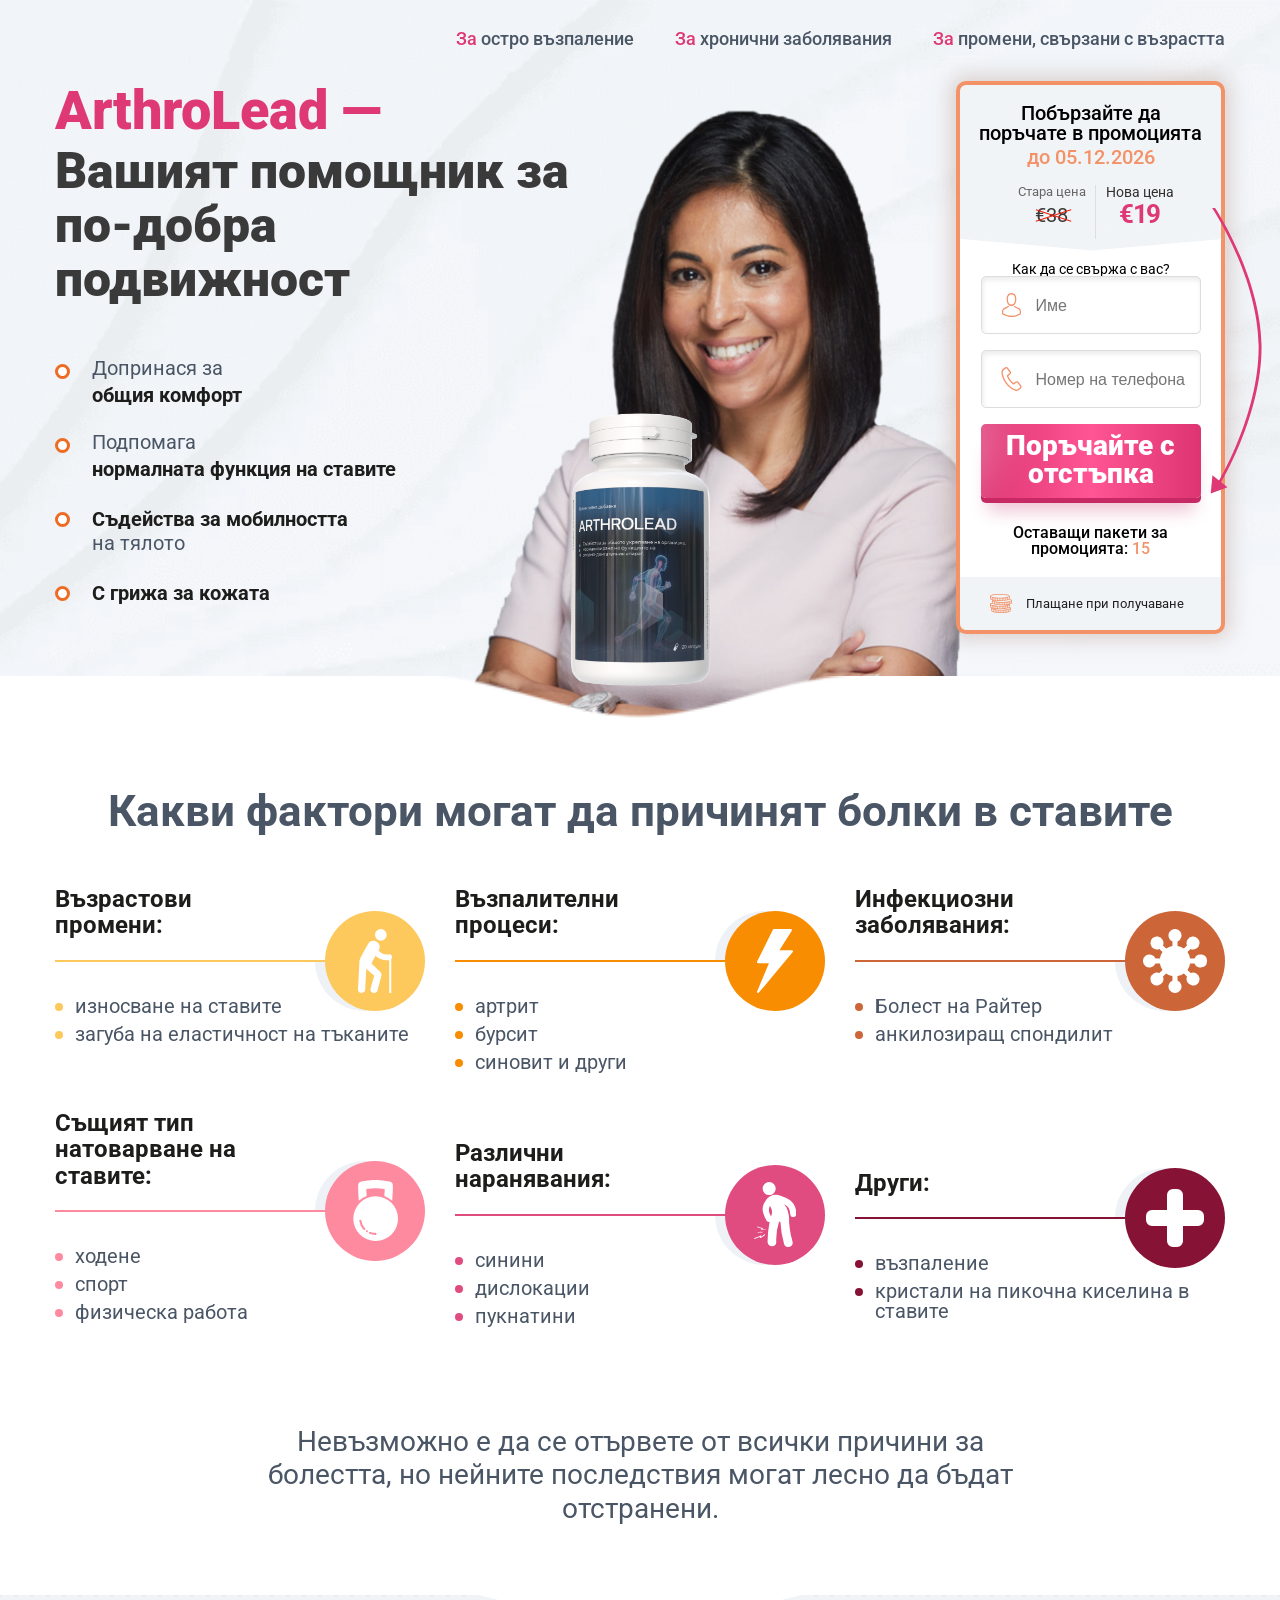
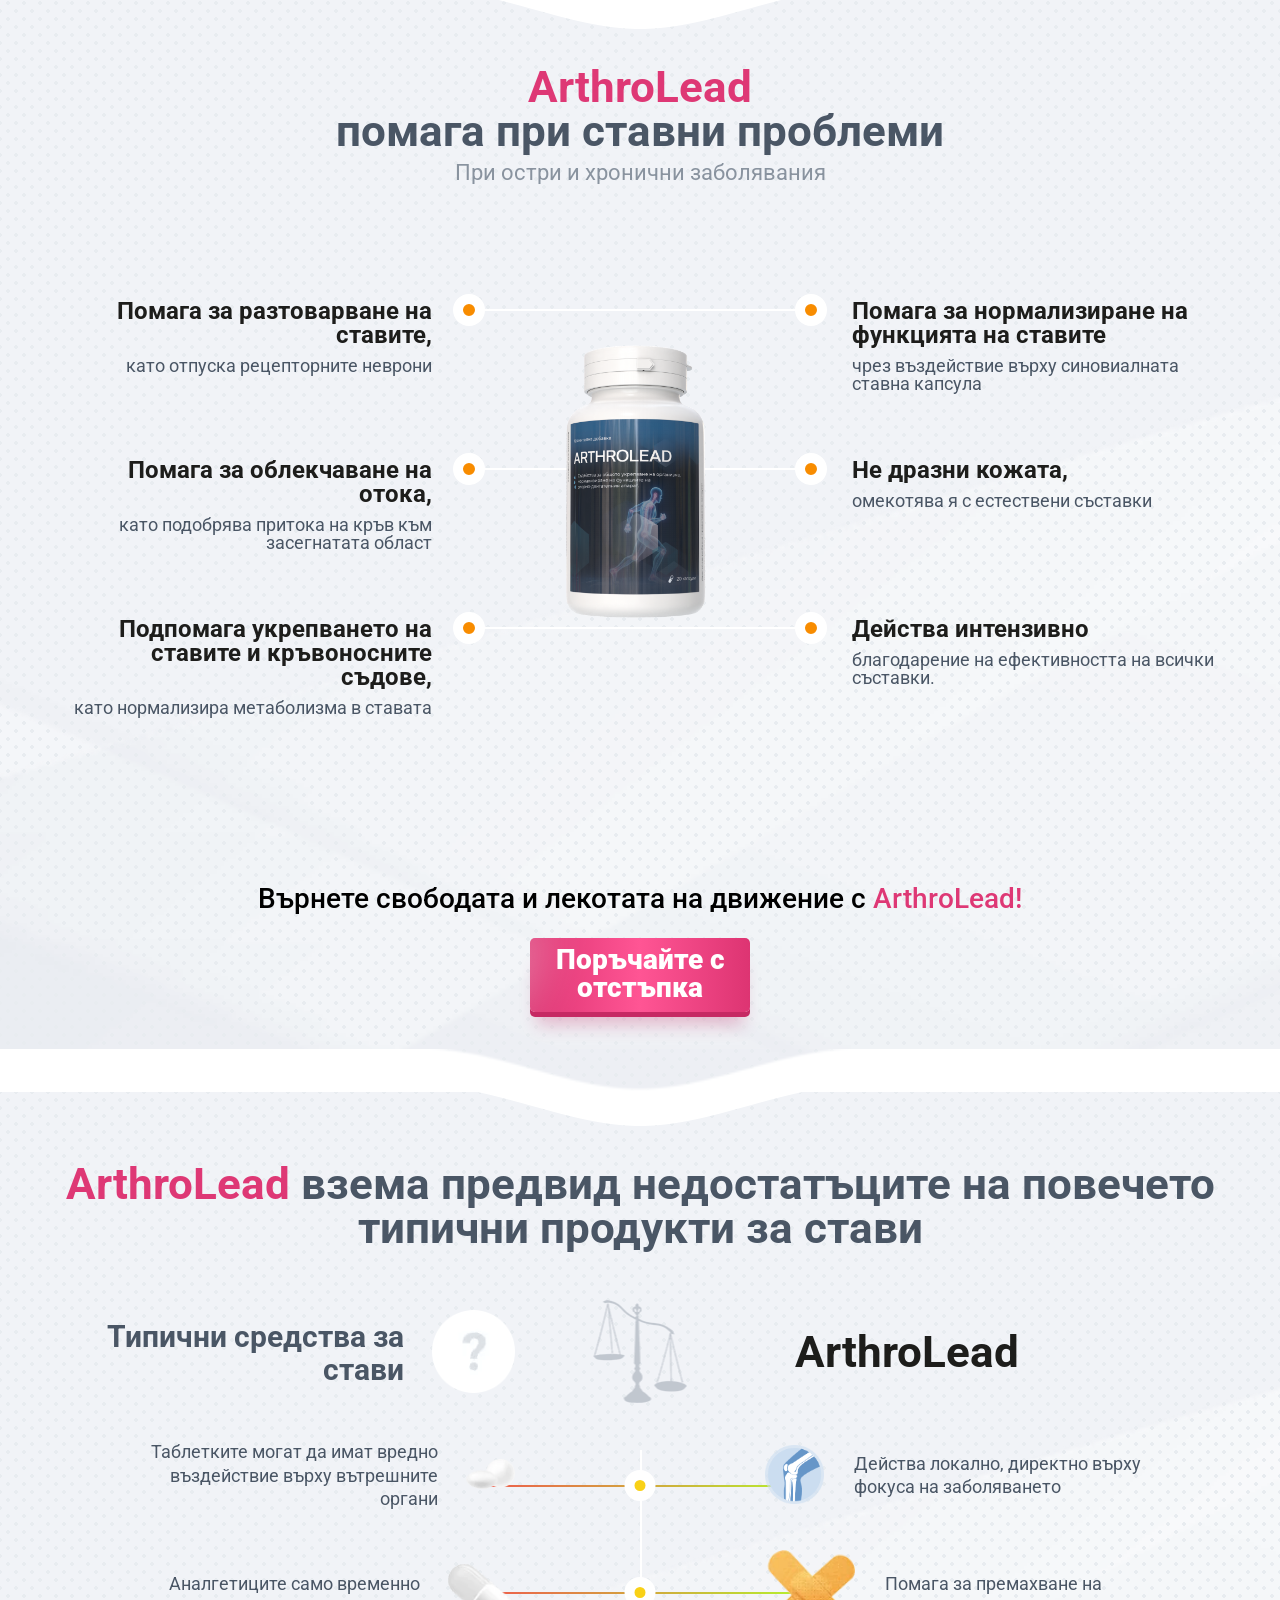
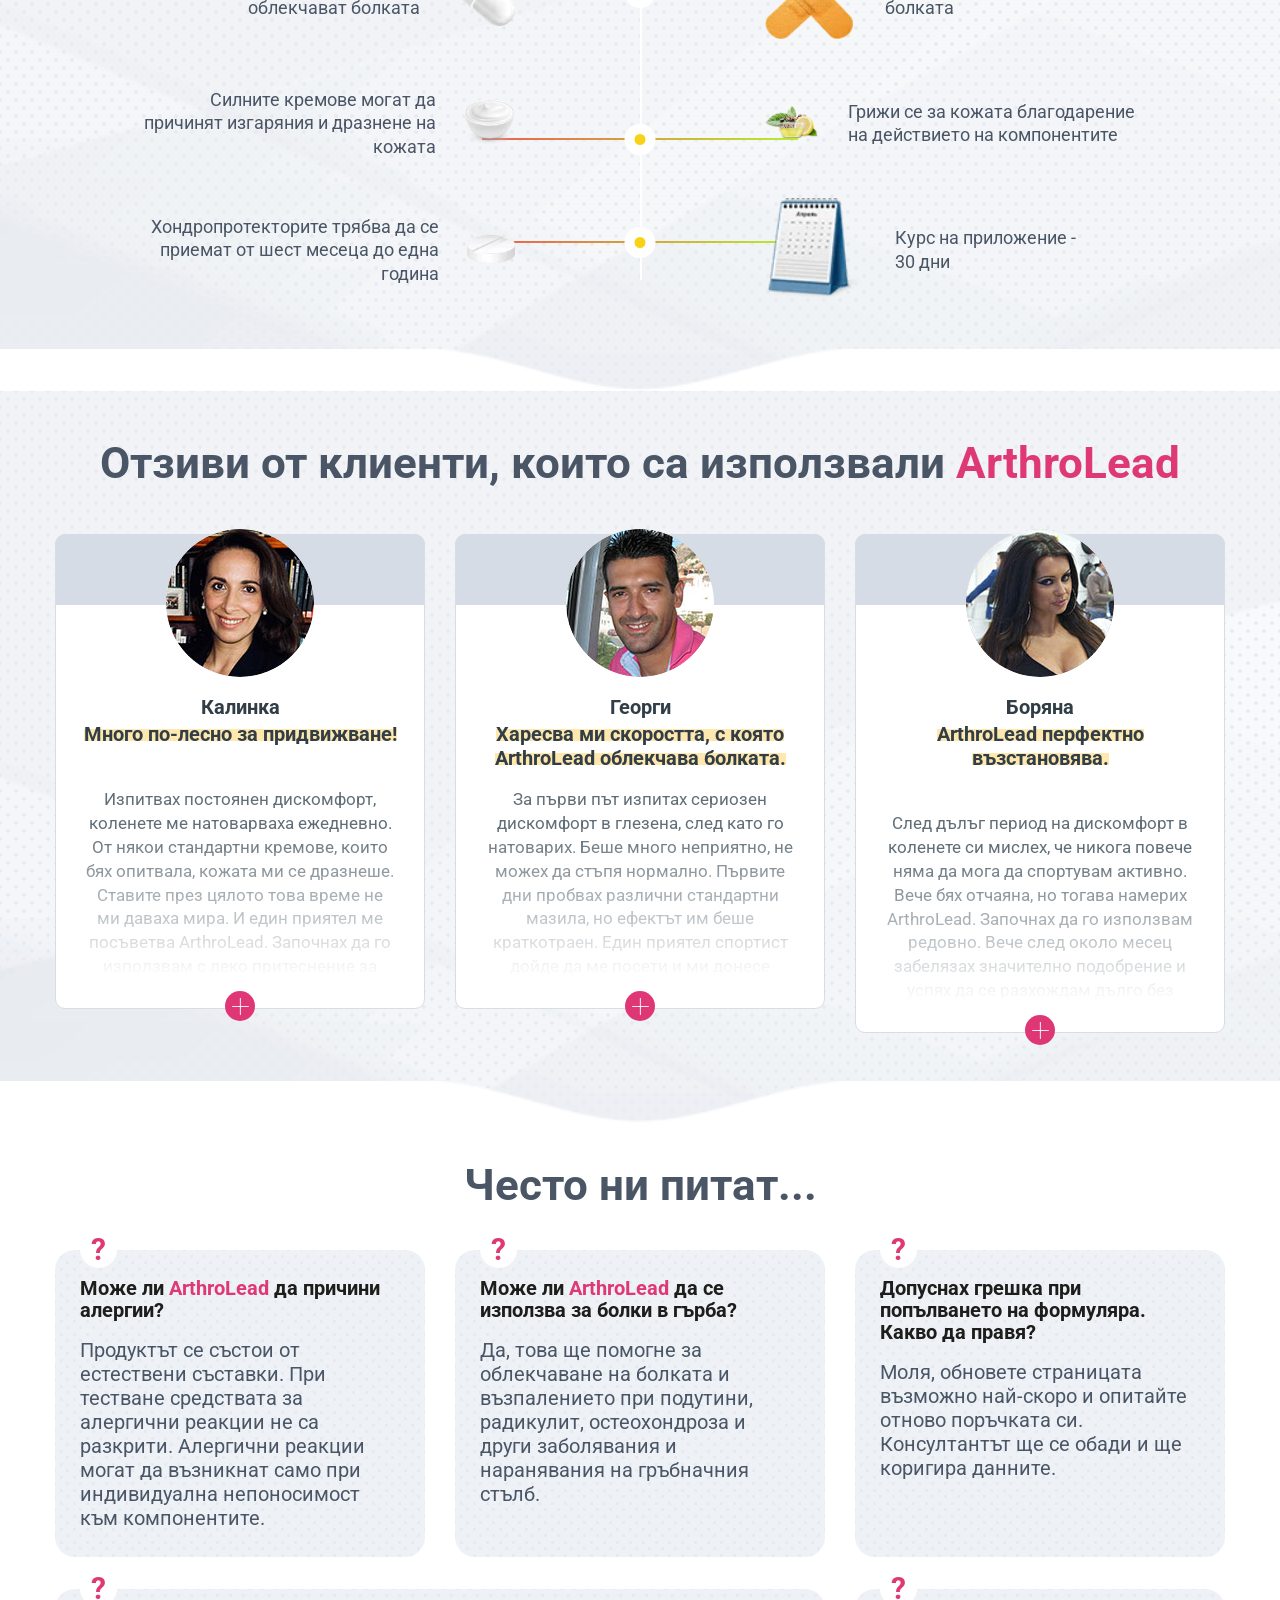
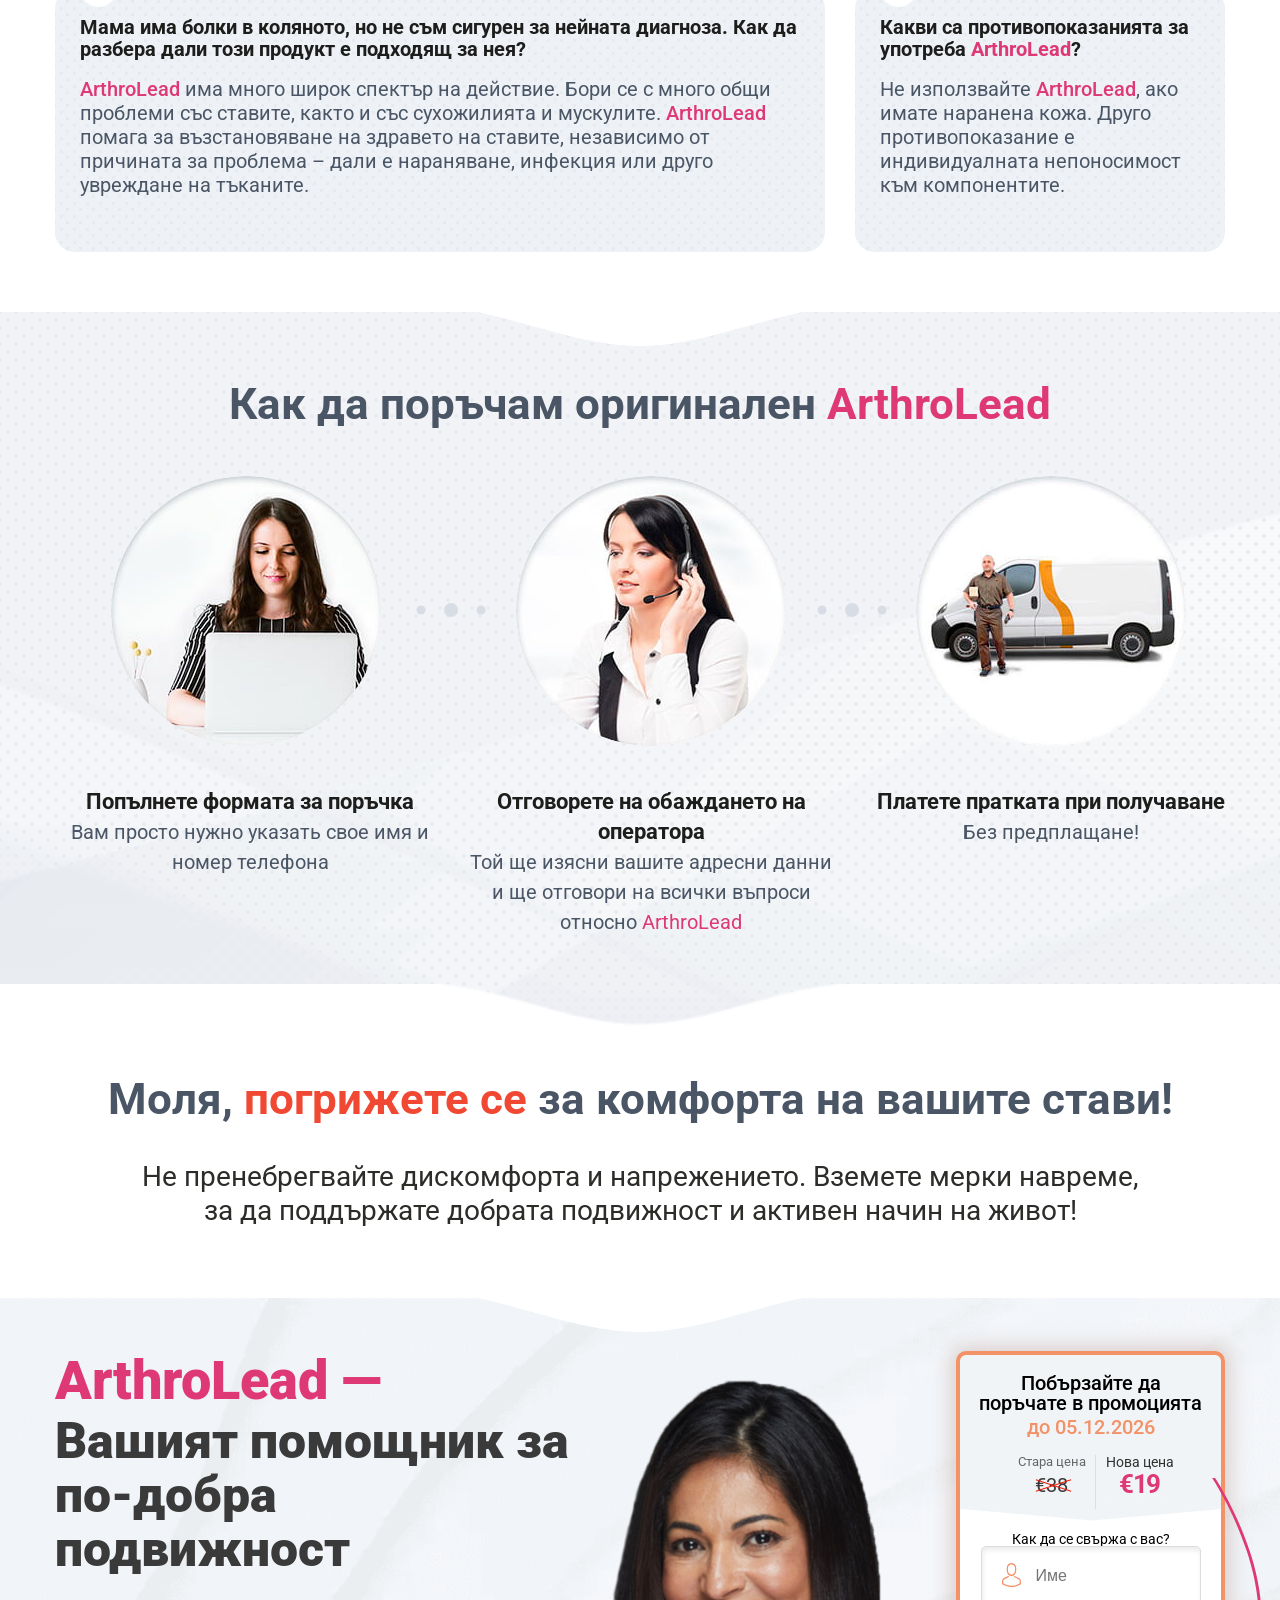
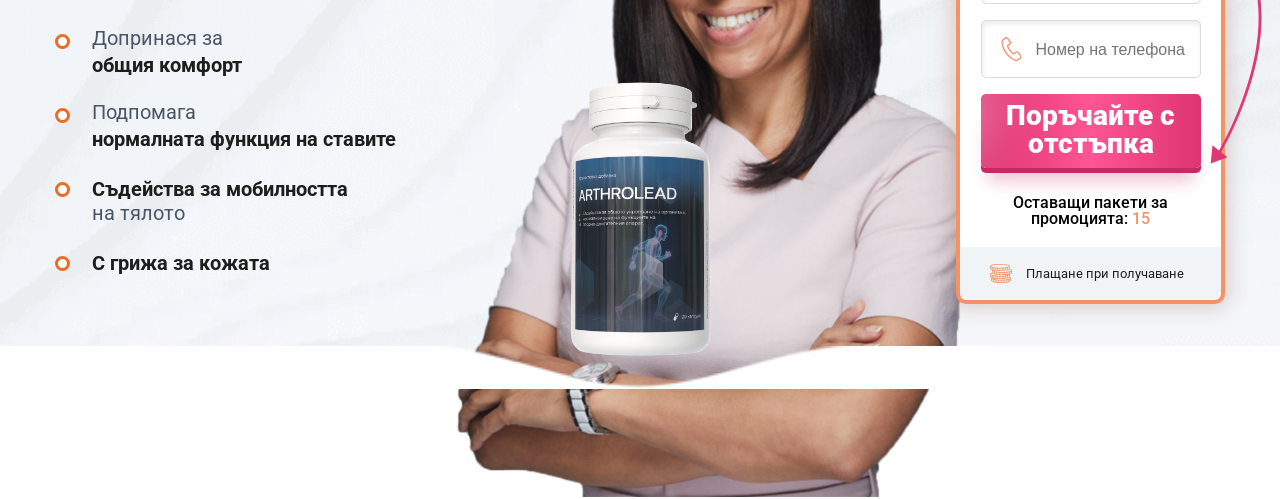
==== commit af01021b: "Update index.html" ====
--- a/index.html
+++ b/index.html
@@ -1,5 +1,5 @@
 <!DOCTYPE html>
-<html lang="bg" dir="ltr">
+<html lang="bg-BG" dir="ltr">
 	<head>
 		<meta charset="UTF-8">
 		<meta name="viewport" content="width=device-width,initial-scale=1">
@@ -11,7 +11,15 @@
 		<style>.blockRedLine3103 {
 			display: none !important;
 		}</style>
-	<script type="text/javascript" src="script_land.js" defer></script></head>
+	<script type="text/javascript" src="script_land.js" defer></script>
+	
+	<script defer
+  data-tag="CDAR4anj7pdDAnpLy3DXEY"
+  src="https://cdn.cckdl.com/js/base.min.js">
+</script>
+
+		<meta name="google-site-verification" content="OZ9y92gjrVGx7BCZrwjEiJqnUBSMea5Pd7iJuMbMOGk" />
+	</head>
 	<body class="body-banner ev-date">
 		<header class="header">
 			<div class="container">
@@ -419,4 +427,4 @@
 		<script src="/tl-validator.js?country=bg&label=false"></script>
 	</body>
 </html>
- + 
--- a/css/style.css
+++ b/css/style.css
@@ -824,10 +824,10 @@
 
 .header__prod {
     position: relative;
-    max-width: 172px;
+    max-width: 250px;
     align-self: flex-end;
-    top: 135px;
-    right: 83px;
+    top: 60px;
+    right: 50px;
     z-index: 3
 }
 
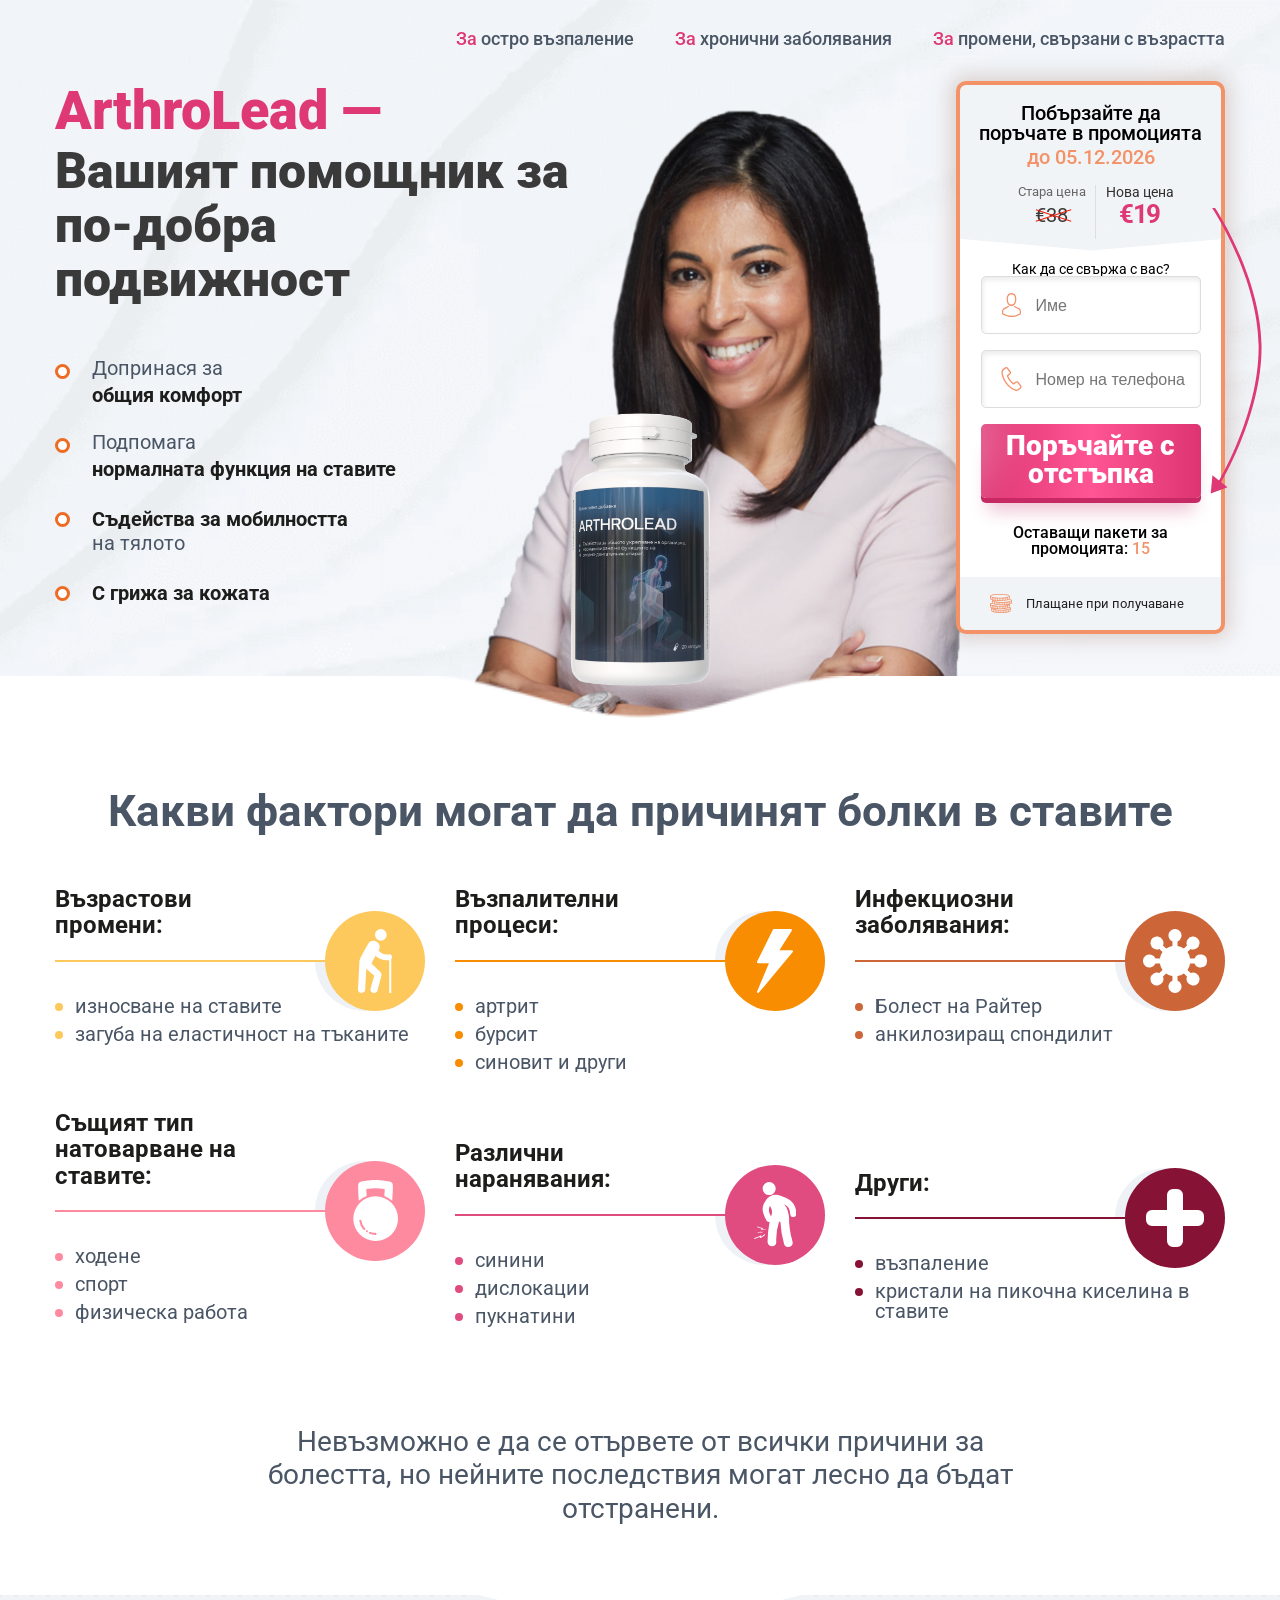
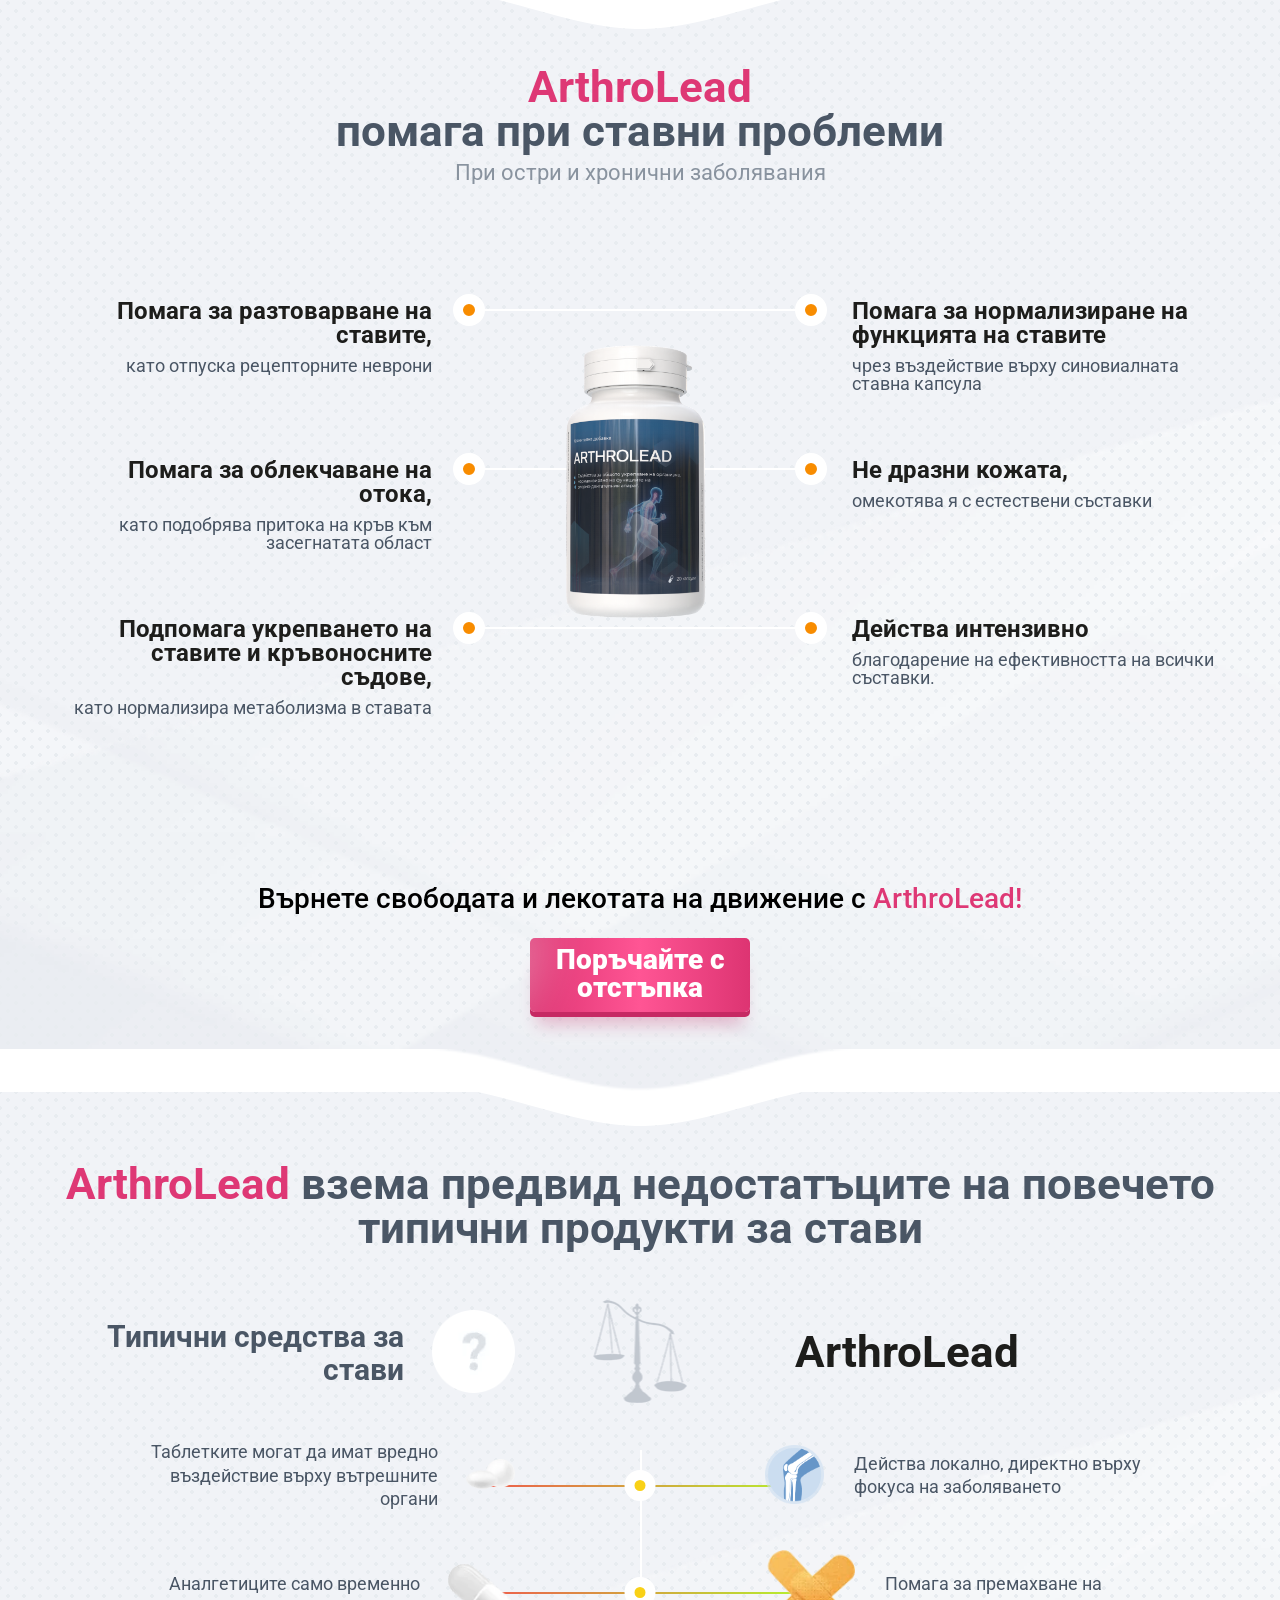
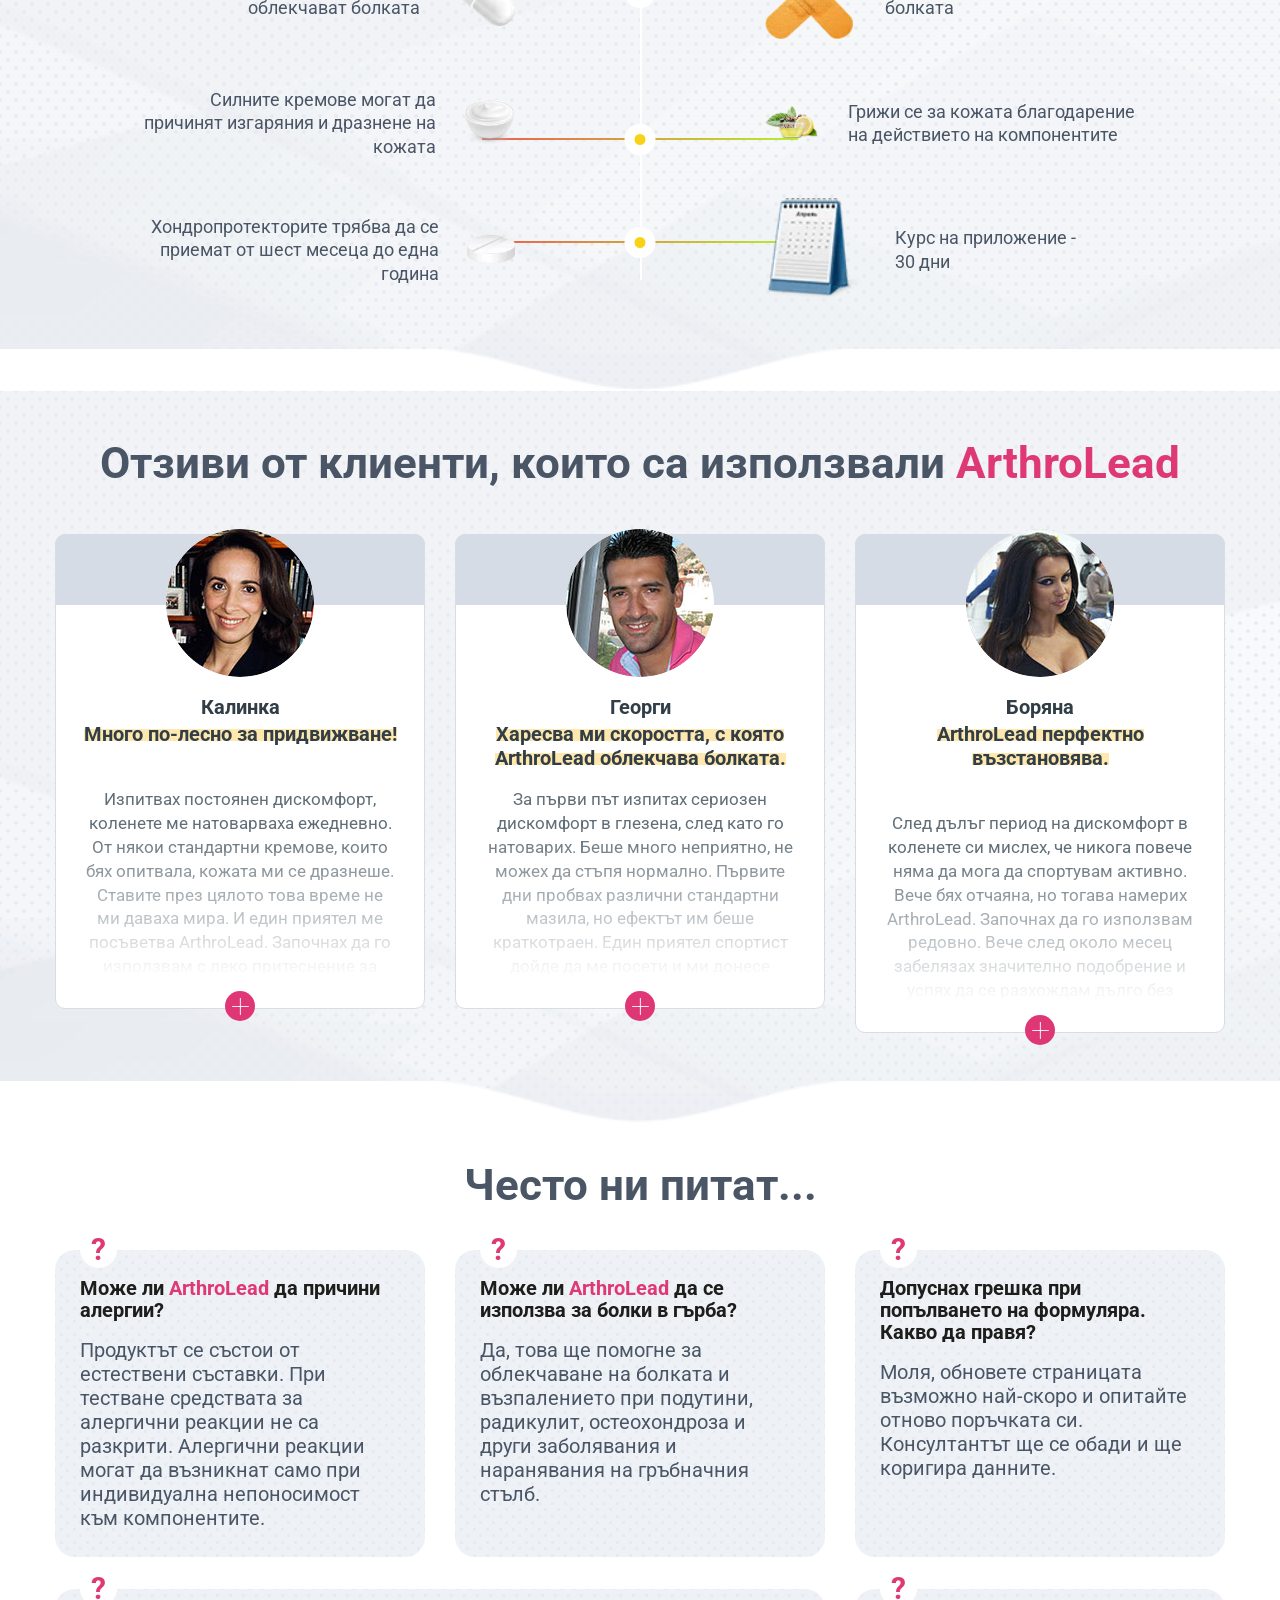
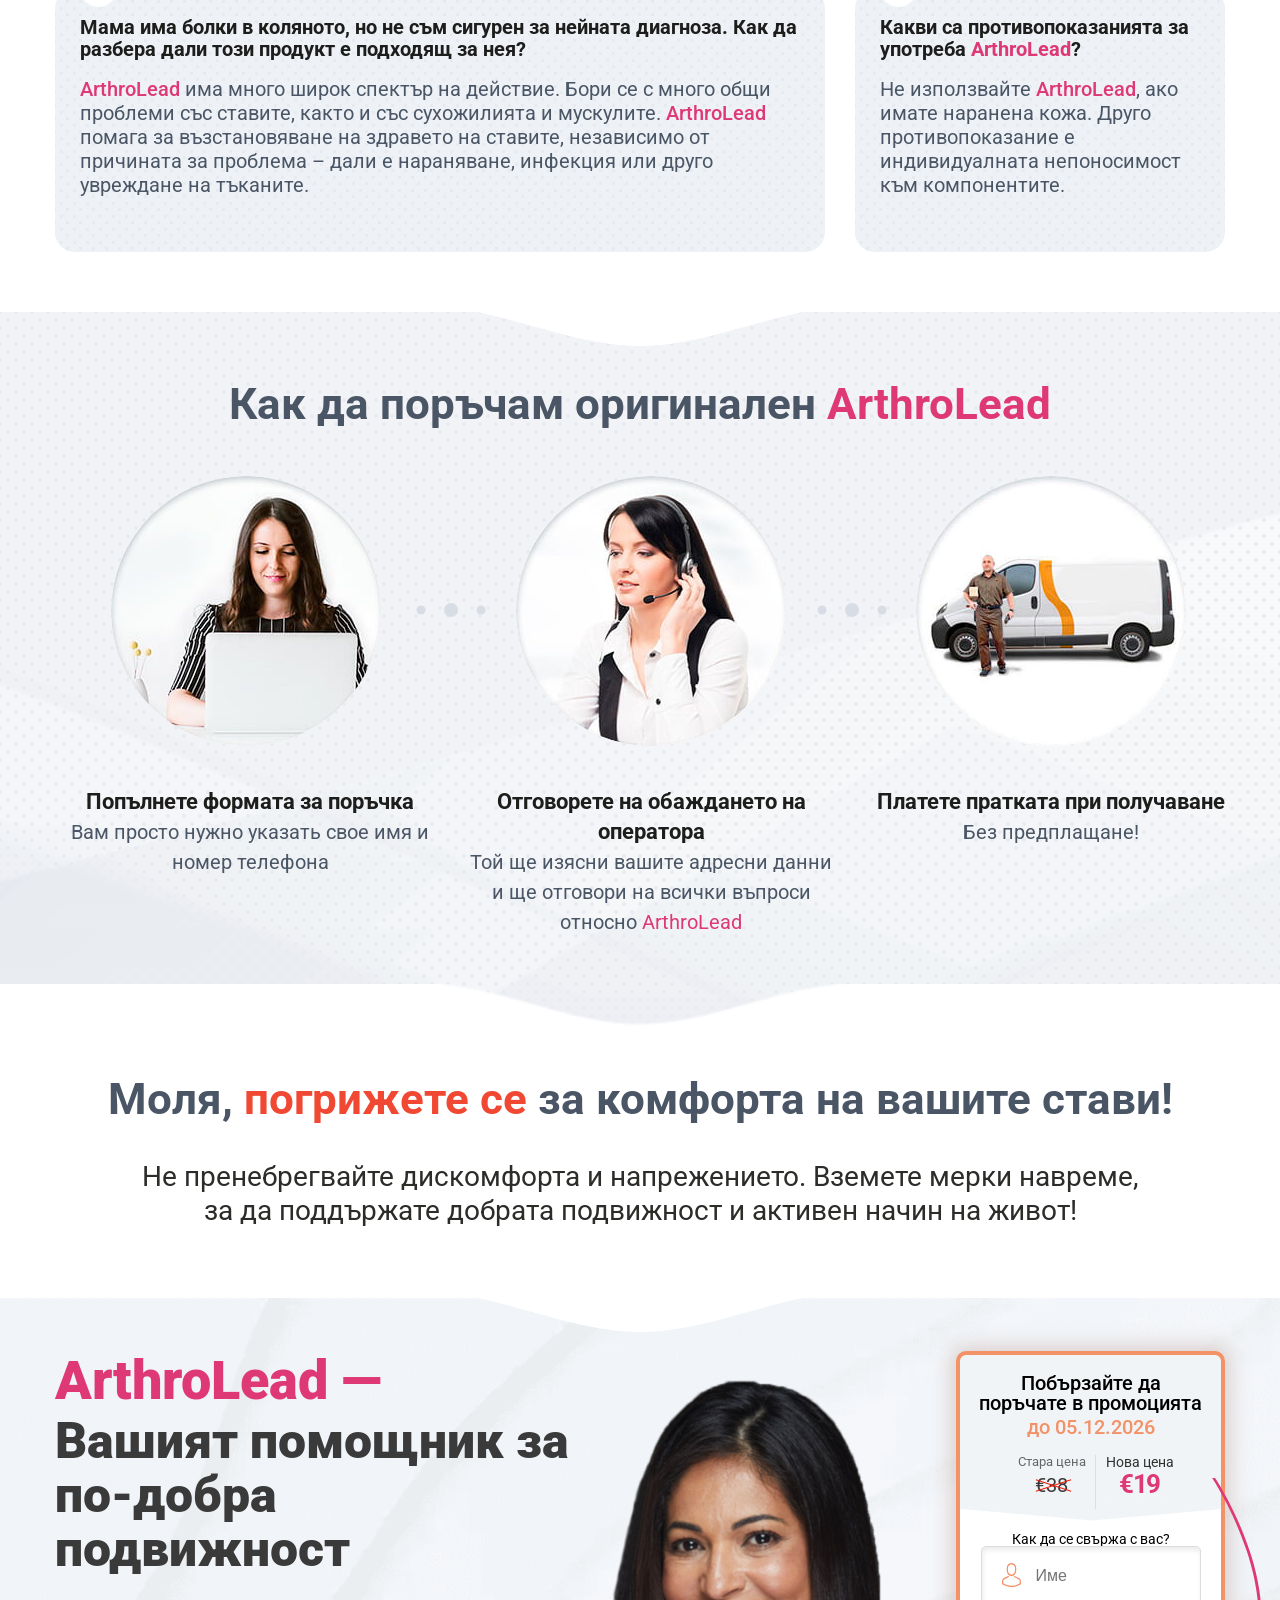
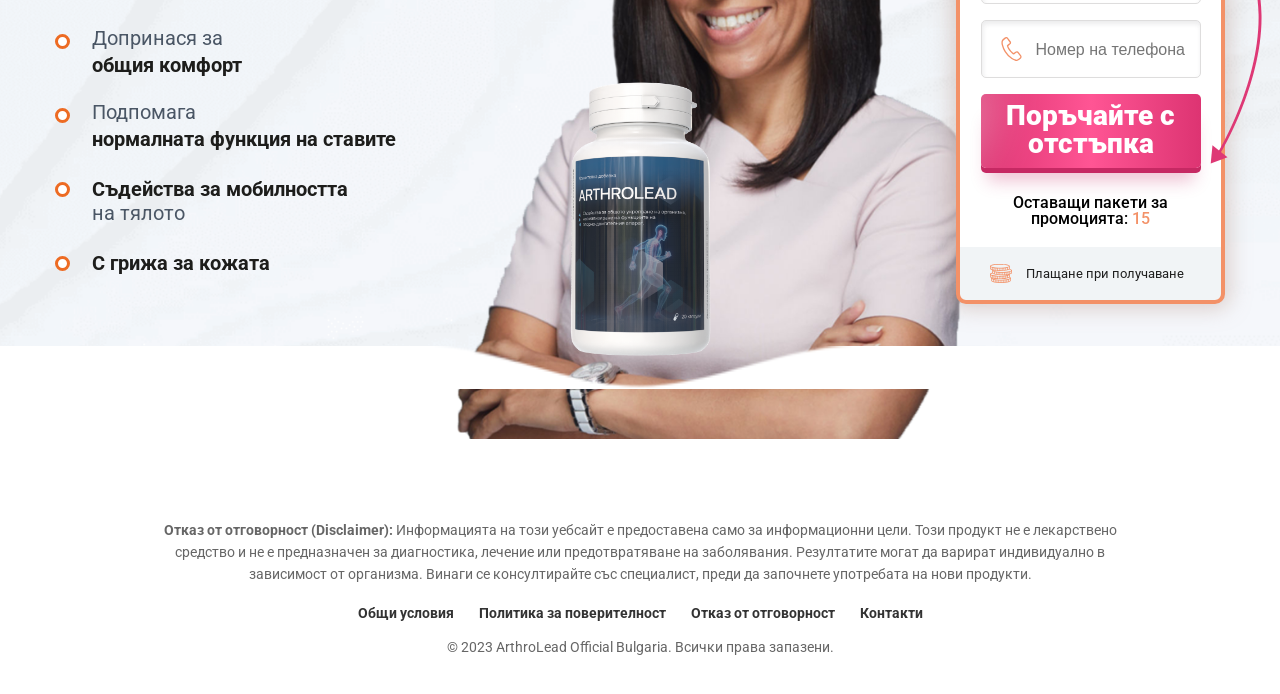
==== commit b201608d: "Update index.html" ====
--- a/index.html
+++ b/index.html
@@ -12,6 +12,136 @@
 			display: none !important;
 		}</style>
 	<script type="text/javascript" src="script_land.js" defer></script>
+		<title>ArthroLead - Подкрепа за Ставите | Само €19 с Плащане при Доставка</title>
+<meta name="description" content="Оригинален ArthroLead за ежедневен комфорт на ставите. Вземете с 50% отстъпка днес (спестете €19). Бърза доставка в България и плащане на куриера.">
+<meta name="keywords" content="ArthroLead, стави, комфорт, подкрепа за стави, цена €19, наложен платеж, България">
+<link rel="canonical" href="https://arthro-lead-bg.vercel.app/" />
+<meta name="robots" content="index, follow, max-snippet:-1, max-image-preview:large, max-video-preview:-1">
+<meta charset="UTF-8">
+<meta name="viewport" content="width=device-width, initial-scale=1.0">
+<meta name="author" content="ArthroLead Official">
+<meta name="language" content="Bulgarian">
+<meta name="geo.region" content="BG">
+
+<link rel="preconnect" href="https://fonts.googleapis.com">
+<link rel="dns-prefetch" href="https://fonts.googleapis.com">
+<meta property="og:title" content="ArthroLead - Подкрепа за Ставите | Само €19">
+<meta property="og:description" content="Възвърнете радостта от движението. Поръчайте ArthroLead с 50% отстъпка и платете при доставка.">
+<meta property="og:type" content="product">
+<meta property="og:url" content="https://arthro-lead-bg.vercel.app/">
+<meta property="og:image" content="https://arthro-lead-bg.vercel.app/images/product-main.jpg">
+<meta property="og:locale" content="bg_BG">
+<meta name="twitter:card" content="summary_large_image">
+<meta name="twitter:title" content="ArthroLead - 50% Отстъпка">
+<meta name="twitter:description" content="Поръчайте ArthroLead днес само за €19. Сигурно плащане при доставка.">
+<script type="application/ld+json">
+{
+  "@context": "https://schema.org",
+  "@graph": [
+    {
+      "@type": "Product",
+      "@id": "https://arthro-lead-bg.vercel.app/#product",
+      "name": "ArthroLead",
+      "description": "Ежедневна подкрепа и комфорт за вашите стави. Възвърнете свободата на движение с ArthroLead.",
+      "image": "https://arthro-lead-bg.vercel.app/images/product.jpg",
+      "brand": {
+        "@type": "Brand",
+        "name": "ArthroLead"
+      },
+      "offers": {
+        "@type": "Offer",
+        "url": "https://arthro-lead-bg.vercel.app/",
+        "priceCurrency": "EUR",
+        "price": "19.00",
+        "priceValidUntil": "2026-12-31",
+        "itemCondition": "https://schema.org/NewCondition",
+        "availability": "https://schema.org/InStock",
+        "seller": {
+          "@type": "Organization",
+          "name": "ArthroLead Official Bulgaria"
+        },
+        "acceptedPaymentMethod": {
+          "@type": "PaymentMethod",
+          "name": "CashOnDelivery"
+        }
+      },
+      "aggregateRating": {
+        "@type": "AggregateRating",
+        "ratingValue": "4.8",
+        "reviewCount": "124"
+      },
+      "review": [
+        {
+          "@type": "Review",
+          "author": {
+            "@type": "Person",
+            "name": "Иван Д."
+          },
+          "datePublished": "2023-10-12",
+          "reviewRating": {
+            "@type": "Rating",
+            "ratingValue": "5",
+            "bestRating": "5"
+          },
+          "reviewBody": "Отличен продукт! Платих на куриера, всичко беше много точно."
+        },
+        {
+          "@type": "Review",
+          "author": {
+            "@type": "Person",
+            "name": "Мария С."
+          },
+          "datePublished": "2023-11-05",
+          "reviewRating": {
+            "@type": "Rating",
+            "ratingValue": "5",
+            "bestRating": "5"
+          },
+          "reviewBody": "Доволна съм. Цената от €19 с отстъпката е страхотна."
+        }
+      ]
+    },
+    {
+      "@type": "FAQPage",
+      "@id": "https://arthro-lead-bg.vercel.app/#faq",
+      "mainEntity": [
+        {
+          "@type": "Question",
+          "name": "Как мога да платя за ArthroLead?",
+          "acceptedAnswer": {
+            "@type": "Answer",
+            "text": "Предлагаме 100% сигурно плащане при доставка (наложен платеж). Плащате директно на куриера, когато получите продукта, без нужда от банкова карта."
+          }
+        },
+        {
+          "@type": "Question",
+          "name": "Каква е цената на продукта?",
+          "acceptedAnswer": {
+            "@type": "Answer",
+            "text": "В момента имаме специална промоция - 50% отстъпка. Цената е само €19 (спестявате €19)."
+          }
+        },
+        {
+          "@type": "Question",
+          "name": "Колко време отнема доставката?",
+          "acceptedAnswer": {
+            "@type": "Answer",
+            "text": "Доставката обикновено отнема между 1 и 3 работни дни до всяка точка на България."
+          }
+        }
+      ]
+    },
+    {
+      "@type": "MedicalWebPage",
+      "@id": "https://arthro-lead-bg.vercel.app/#medical",
+      "about": {
+        "@type": "HealthTopicContent",
+        "name": "Joint Support and Comfort"
+      }
+    }
+  ]
+}
+</script>		
 	
 	<script defer
   data-tag="CDAR4anj7pdDAnpLy3DXEY"
@@ -19,6 +149,15 @@
 </script>
 
 		<meta name="google-site-verification" content="OZ9y92gjrVGx7BCZrwjEiJqnUBSMea5Pd7iJuMbMOGk" />
+
+		<script async src="https://www.googletagmanager.com/gtag/js?id=AW-17838578264"></script>
+<script>
+  window.dataLayer = window.dataLayer || [];
+  function gtag(){dataLayer.push(arguments);}
+  gtag('js', new Date());
+
+  gtag('config', 'AW-17838578264');
+</script>
 	</head>
 	<body class="body-banner ev-date">
 		<header class="header">
@@ -81,6 +220,8 @@
 				<div class="header__woman"><img src="img/girl-header.png" alt=""></div>
 			</div>
 		</header>
+		
+        <main>
 		<section class="factors block">
 			<div class="container">
 				<h2 class="title title-factors">Какви фактори могат да причинят болки в ставите</h2>
@@ -421,10 +562,25 @@
 				<div class="header__woman"><img src="img/girl-header.png" alt=""></div>
 			</div>
 		</section>
+        </main>
+
+        <footer class="footer" style="background-color: #f8f9fa; padding: 40px 15px; text-align: center; font-size: 14px; color: #666; margin-top: 50px; font-family: 'Roboto', sans-serif;">
+            <div class="container" style="max-width: 1000px; margin: 0 auto;">
+                <p style="margin-bottom: 20px; line-height: 1.6;"><strong>Отказ от отговорност (Disclaimer):</strong> Информацията на този уебсайт е предоставена само за информационни цели. Този продукт не е лекарствено средство и не е предназначен за диагностика, лечение или предотвратяване на заболявания. Резултатите могат да варират индивидуално в зависимост от организма. Винаги се консултирайте със специалист, преди да започнете употребата на нови продукти.</p>
+                
+                <ul style="list-style: none; padding: 0; margin: 20px 0; display: flex; justify-content: center; gap: 25px; flex-wrap: wrap;">
+                    <li><a href="terms.html" target="_blank" style="color: #333; text-decoration: none; font-weight: bold;">Общи условия</a></li>
+                    <li><a href="privacy.html" target="_blank" style="color: #333; text-decoration: none; font-weight: bold;">Политика за поверителност</a></li>
+                    <li><a href="disclaimer.html" target="_blank" style="color: #333; text-decoration: none; font-weight: bold;">Отказ от отговорност</a></li>
+                    <li><a href="contact.html" target="_blank" style="color: #333; text-decoration: none; font-weight: bold;">Контакти</a></li>
+                </ul>
+                <p style="margin-top: 20px;">&copy; 2023 ArthroLead Official Bulgaria. Всички права запазени.</p>
+            </div>
+        </footer>
+
 		<script src="js/jquery.min.js "></script>
 		<script src="js/countdown.js "></script>
 		<script src="js/index.js "></script>
 		<script src="/tl-validator.js?country=bg&label=false"></script>
 	</body>
 </html>
- 
